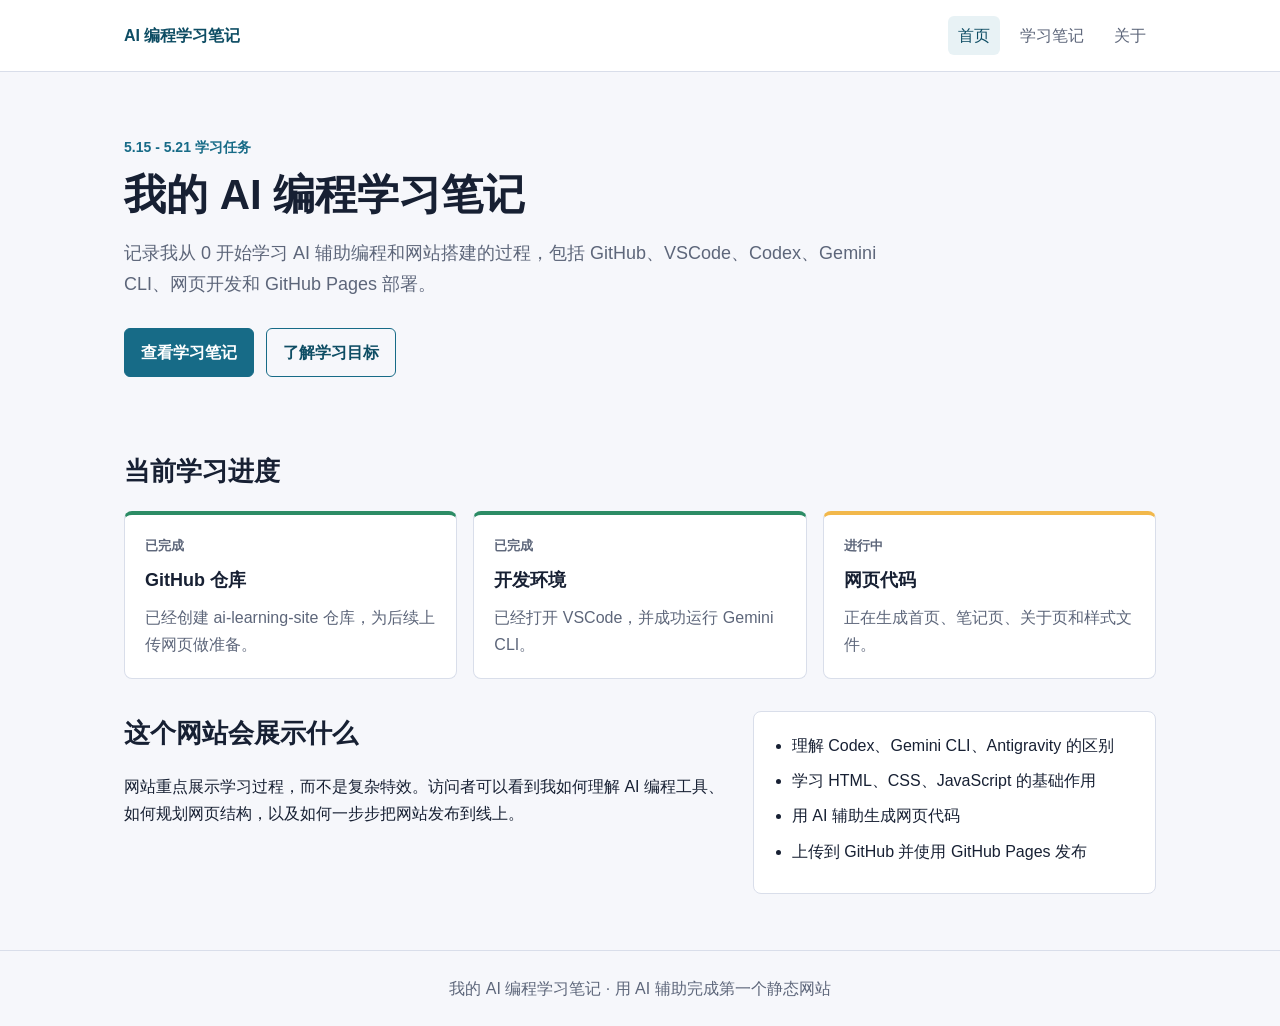
==== index.html @ 77ae1400 "Add AI learning website files Commit directly to the main branch" ====
<!DOCTYPE html>
<html lang="zh-CN">
<head>
  <meta charset="UTF-8">
  <meta name="viewport" content="width=device-width, initial-scale=1.0">
  <title>我的 AI 编程学习笔记</title>
  <link rel="stylesheet" href="style.css">
</head>
<body>
  <header class="site-header">
    <nav class="nav">
      <a class="brand" href="index.html">AI 编程学习笔记</a>
      <div class="nav-links">
        <a href="index.html" aria-current="page">首页</a>
        <a href="notes.html">学习笔记</a>
        <a href="about.html">关于</a>
      </div>
    </nav>
  </header>

  <main>
    <section class="hero">
      <p class="eyebrow">5.15 - 5.21 学习任务</p>
      <h1>我的 AI 编程学习笔记</h1>
      <p class="hero-text">
        记录我从 0 开始学习 AI 辅助编程和网站搭建的过程，包括 GitHub、VSCode、Codex、Gemini CLI、网页开发和 GitHub Pages 部署。
      </p>
      <div class="hero-actions">
        <a class="button primary" href="notes.html">查看学习笔记</a>
        <a class="button secondary" href="about.html">了解学习目标</a>
      </div>
    </section>

    <section class="section">
      <h2>当前学习进度</h2>
      <div class="progress-grid">
        <article class="progress-card done">
          <span>已完成</span>
          <h3>GitHub 仓库</h3>
          <p>已经创建 ai-learning-site 仓库，为后续上传网页做准备。</p>
        </article>
        <article class="progress-card done">
          <span>已完成</span>
          <h3>开发环境</h3>
          <p>已经打开 VSCode，并成功运行 Gemini CLI。</p>
        </article>
        <article class="progress-card active">
          <span>进行中</span>
          <h3>网页代码</h3>
          <p>正在生成首页、笔记页、关于页和样式文件。</p>
        </article>
      </div>
    </section>

    <section class="section split">
      <div>
        <h2>这个网站会展示什么</h2>
        <p>
          网站重点展示学习过程，而不是复杂特效。访问者可以看到我如何理解 AI 编程工具、如何规划网页结构，以及如何一步步把网站发布到线上。
        </p>
      </div>
      <ul class="check-list">
        <li>理解 Codex、Gemini CLI、Antigravity 的区别</li>
        <li>学习 HTML、CSS、JavaScript 的基础作用</li>
        <li>用 AI 辅助生成网页代码</li>
        <li>上传到 GitHub 并使用 GitHub Pages 发布</li>
      </ul>
    </section>
  </main>

  <footer class="site-footer">
    <p>我的 AI 编程学习笔记 · 用 AI 辅助完成第一个静态网站</p>
  </footer>

  <script src="script.js"></script>
</body>
</html>
---- style.css ----
:root {
  --bg: #f6f7fb;
  --surface: #ffffff;
  --text: #172033;
  --muted: #5d667a;
  --line: #d9deea;
  --primary: #176b87;
  --primary-dark: #0e4d64;
  --accent: #f2b84b;
  --success: #2c8c65;
  --radius: 8px;
}

* {
  box-sizing: border-box;
}

body {
  margin: 0;
  background: var(--bg);
  color: var(--text);
  font-family: "Microsoft YaHei", "PingFang SC", Arial, sans-serif;
  line-height: 1.7;
}

a {
  color: inherit;
  text-decoration: none;
}

.site-header {
  background: var(--surface);
  border-bottom: 1px solid var(--line);
  position: sticky;
  top: 0;
  z-index: 10;
}

.nav {
  max-width: 1080px;
  margin: 0 auto;
  padding: 16px 24px;
  display: flex;
  align-items: center;
  justify-content: space-between;
  gap: 20px;
}

.brand {
  color: var(--primary-dark);
  font-weight: 700;
}

.nav-links {
  display: flex;
  gap: 10px;
  flex-wrap: wrap;
}

.nav-links a {
  border-radius: 6px;
  color: var(--muted);
  padding: 6px 10px;
}

.nav-links a:hover,
.nav-links a[aria-current="page"] {
  background: #e8f2f5;
  color: var(--primary-dark);
}

main {
  max-width: 1080px;
  margin: 0 auto;
  padding: 0 24px 56px;
}

.hero,
.page-heading {
  padding: 64px 0 40px;
}

.eyebrow {
  color: var(--primary);
  font-size: 14px;
  font-weight: 700;
  margin: 0 0 10px;
  text-transform: uppercase;
}

h1,
h2,
h3,
p {
  margin-top: 0;
}

h1 {
  font-size: 42px;
  line-height: 1.2;
  margin-bottom: 18px;
}

h2 {
  font-size: 26px;
  margin-bottom: 18px;
}

h3 {
  font-size: 18px;
  margin-bottom: 8px;
}

.hero-text,
.page-heading p {
  color: var(--muted);
  font-size: 18px;
  max-width: 780px;
}

.hero-actions {
  display: flex;
  gap: 12px;
  flex-wrap: wrap;
  margin-top: 28px;
}

.button {
  border: 1px solid var(--primary);
  border-radius: 6px;
  display: inline-flex;
  font-weight: 700;
  padding: 10px 16px;
}

.button.primary {
  background: var(--primary);
  color: #ffffff;
}

.button.secondary {
  background: transparent;
  color: var(--primary-dark);
}

.section {
  margin-top: 32px;
}

.progress-grid,
.tool-grid {
  display: grid;
  gap: 16px;
  grid-template-columns: repeat(3, minmax(0, 1fr));
}

.progress-card,
.note-card,
.info-box,
.tool-grid article {
  background: var(--surface);
  border: 1px solid var(--line);
  border-radius: var(--radius);
  padding: 20px;
}

.progress-card span {
  color: var(--muted);
  display: block;
  font-size: 13px;
  font-weight: 700;
  margin-bottom: 8px;
}

.progress-card.done {
  border-top: 4px solid var(--success);
}

.progress-card.active {
  border-top: 4px solid var(--accent);
}

.progress-card p,
.note-card p,
.tool-grid p,
.info-box p {
  color: var(--muted);
  margin-bottom: 0;
}

.split {
  display: grid;
  gap: 24px;
  grid-template-columns: 1.2fr 0.8fr;
  align-items: start;
}

.check-list {
  background: var(--surface);
  border: 1px solid var(--line);
  border-radius: var(--radius);
  margin: 0;
  padding: 20px 20px 20px 38px;
}

.check-list li {
  margin-bottom: 8px;
}

.search-panel {
  background: var(--surface);
  border: 1px solid var(--line);
  border-radius: var(--radius);
  margin-bottom: 18px;
  padding: 18px;
}

.search-panel label {
  display: block;
  font-weight: 700;
  margin-bottom: 8px;
}

.search-panel input {
  border: 1px solid var(--line);
  border-radius: 6px;
  font: inherit;
  padding: 10px 12px;
  width: 100%;
}

.note-list {
  display: grid;
  gap: 16px;
}

.note-date {
  color: var(--primary);
  font-size: 14px;
  font-weight: 700;
  margin-bottom: 6px;
}

.site-footer {
  border-top: 1px solid var(--line);
  color: var(--muted);
  padding: 24px;
  text-align: center;
}

.site-footer p {
  margin: 0;
}

@media (max-width: 760px) {
  .nav,
  .split {
    display: block;
  }

  .nav-links {
    margin-top: 12px;
  }

  h1 {
    font-size: 32px;
  }

  .progress-grid,
  .tool-grid {
    grid-template-columns: 1fr;
  }

  .check-list,
  .info-box {
    margin-top: 16px;
  }
}
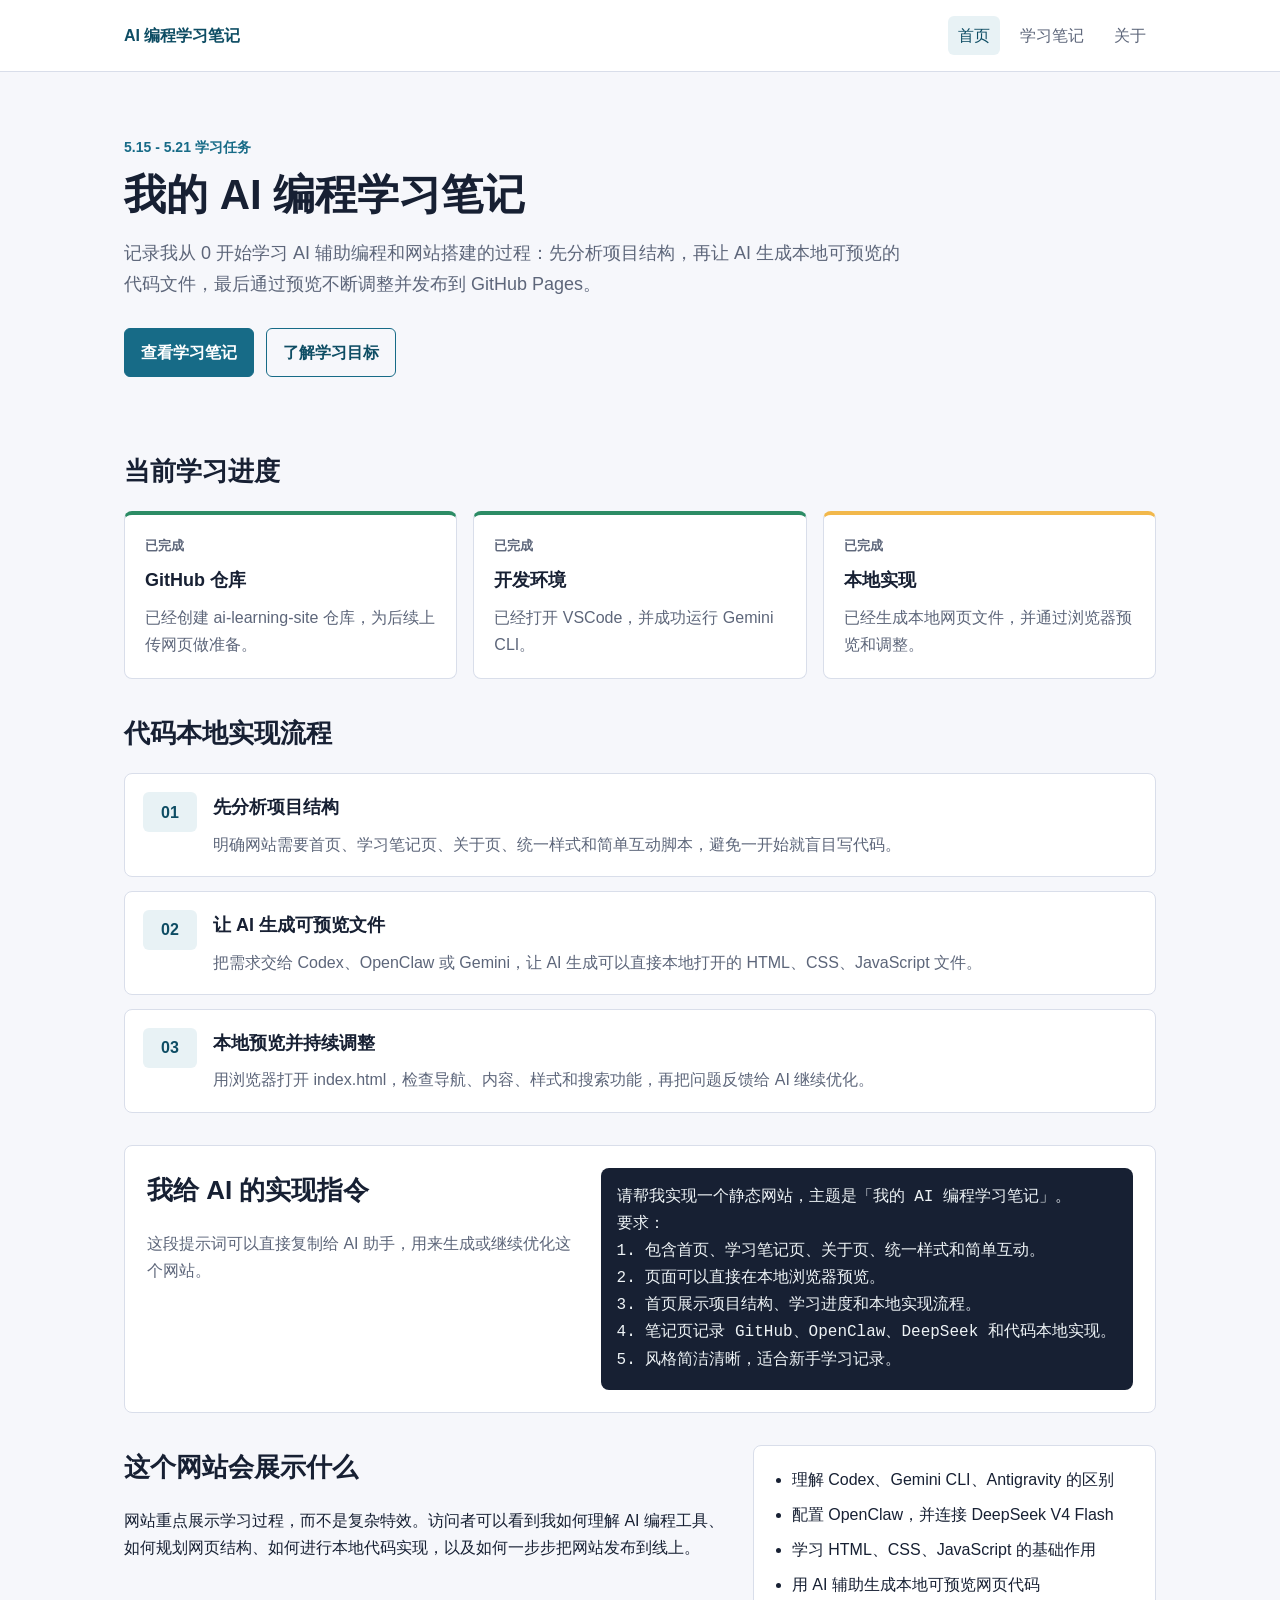
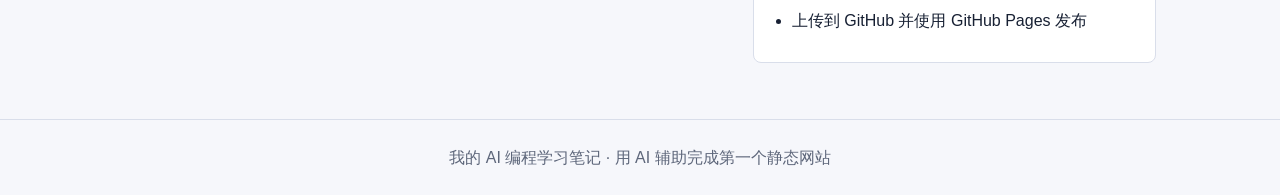
==== commit 074dc256: "Add files via upload Update AI learning site content" ====
--- a/index.html
+++ b/index.html
@@ -23,7 +23,7 @@
       <p class="eyebrow">5.15 - 5.21 学习任务</p>
       <h1>我的 AI 编程学习笔记</h1>
       <p class="hero-text">
-        记录我从 0 开始学习 AI 辅助编程和网站搭建的过程，包括 GitHub、VSCode、Codex、Gemini CLI、网页开发和 GitHub Pages 部署。
+        记录我从 0 开始学习 AI 辅助编程和网站搭建的过程：先分析项目结构，再让 AI 生成本地可预览的代码文件，最后通过预览不断调整并发布到 GitHub Pages。
       </p>
       <div class="hero-actions">
         <a class="button primary" href="notes.html">查看学习笔记</a>
@@ -45,24 +45,66 @@
           <p>已经打开 VSCode，并成功运行 Gemini CLI。</p>
         </article>
         <article class="progress-card active">
-          <span>进行中</span>
-          <h3>网页代码</h3>
-          <p>正在生成首页、笔记页、关于页和样式文件。</p>
+          <span>已完成</span>
+          <h3>本地实现</h3>
+          <p>已经生成本地网页文件，并通过浏览器预览和调整。</p>
         </article>
       </div>
+    </section>
+
+    <section class="section">
+      <h2>代码本地实现流程</h2>
+      <div class="step-list">
+        <article class="step-item">
+          <span>01</span>
+          <div>
+            <h3>先分析项目结构</h3>
+            <p>明确网站需要首页、学习笔记页、关于页、统一样式和简单互动脚本，避免一开始就盲目写代码。</p>
+          </div>
+        </article>
+        <article class="step-item">
+          <span>02</span>
+          <div>
+            <h3>让 AI 生成可预览文件</h3>
+            <p>把需求交给 Codex、OpenClaw 或 Gemini，让 AI 生成可以直接本地打开的 HTML、CSS、JavaScript 文件。</p>
+          </div>
+        </article>
+        <article class="step-item">
+          <span>03</span>
+          <div>
+            <h3>本地预览并持续调整</h3>
+            <p>用浏览器打开 index.html，检查导航、内容、样式和搜索功能，再把问题反馈给 AI 继续优化。</p>
+          </div>
+        </article>
+      </div>
+    </section>
+
+    <section class="section prompt-panel">
+      <div>
+        <h2>我给 AI 的实现指令</h2>
+        <p>这段提示词可以直接复制给 AI 助手，用来生成或继续优化这个网站。</p>
+      </div>
+      <pre><code>请帮我实现一个静态网站，主题是「我的 AI 编程学习笔记」。
+要求：
+1. 包含首页、学习笔记页、关于页、统一样式和简单互动。
+2. 页面可以直接在本地浏览器预览。
+3. 首页展示项目结构、学习进度和本地实现流程。
+4. 笔记页记录 GitHub、OpenClaw、DeepSeek 和代码本地实现。
+5. 风格简洁清晰，适合新手学习记录。</code></pre>
     </section>
 
     <section class="section split">
       <div>
         <h2>这个网站会展示什么</h2>
         <p>
-          网站重点展示学习过程，而不是复杂特效。访问者可以看到我如何理解 AI 编程工具、如何规划网页结构，以及如何一步步把网站发布到线上。
+          网站重点展示学习过程，而不是复杂特效。访问者可以看到我如何理解 AI 编程工具、如何规划网页结构、如何进行本地代码实现，以及如何一步步把网站发布到线上。
         </p>
       </div>
       <ul class="check-list">
         <li>理解 Codex、Gemini CLI、Antigravity 的区别</li>
+        <li>配置 OpenClaw，并连接 DeepSeek V4 Flash</li>
         <li>学习 HTML、CSS、JavaScript 的基础作用</li>
-        <li>用 AI 辅助生成网页代码</li>
+        <li>用 AI 辅助生成本地可预览网页代码</li>
         <li>上传到 GitHub 并使用 GitHub Pages 发布</li>
       </ul>
     </section>
--- a/style.css
+++ b/style.css
@@ -154,6 +154,10 @@
   grid-template-columns: repeat(3, minmax(0, 1fr));
 }
 
+.tool-grid {
+  grid-template-columns: repeat(3, minmax(0, 1fr));
+}
+
 .progress-card,
 .note-card,
 .info-box,
@@ -188,6 +192,67 @@
   margin-bottom: 0;
 }
 
+.step-list {
+  display: grid;
+  gap: 14px;
+}
+
+.step-item {
+  align-items: flex-start;
+  background: var(--surface);
+  border: 1px solid var(--line);
+  border-radius: var(--radius);
+  display: grid;
+  gap: 16px;
+  grid-template-columns: 54px 1fr;
+  padding: 18px;
+}
+
+.step-item span {
+  align-items: center;
+  background: #e8f2f5;
+  border-radius: 6px;
+  color: var(--primary-dark);
+  display: flex;
+  font-weight: 800;
+  height: 40px;
+  justify-content: center;
+}
+
+.step-item p {
+  color: var(--muted);
+  margin-bottom: 0;
+}
+
+.prompt-panel {
+  background: var(--surface);
+  border: 1px solid var(--line);
+  border-radius: var(--radius);
+  display: grid;
+  gap: 18px;
+  grid-template-columns: 0.9fr 1.1fr;
+  padding: 22px;
+}
+
+.prompt-panel p {
+  color: var(--muted);
+  margin-bottom: 0;
+}
+
+pre {
+  background: #172033;
+  border-radius: var(--radius);
+  color: #eef3f6;
+  margin: 0;
+  overflow-x: auto;
+  padding: 16px;
+  white-space: pre-wrap;
+}
+
+code {
+  font-family: Consolas, "Microsoft YaHei", monospace;
+}
+
 .split {
   display: grid;
   gap: 24px;
@@ -205,6 +270,10 @@
 
 .check-list li {
   margin-bottom: 8px;
+}
+
+.check-list.full {
+  padding-right: 24px;
 }
 
 .search-panel {
@@ -267,7 +336,12 @@
   }
 
   .progress-grid,
-  .tool-grid {
+  .tool-grid,
+  .prompt-panel {
+    grid-template-columns: 1fr;
+  }
+
+  .step-item {
     grid-template-columns: 1fr;
   }
 
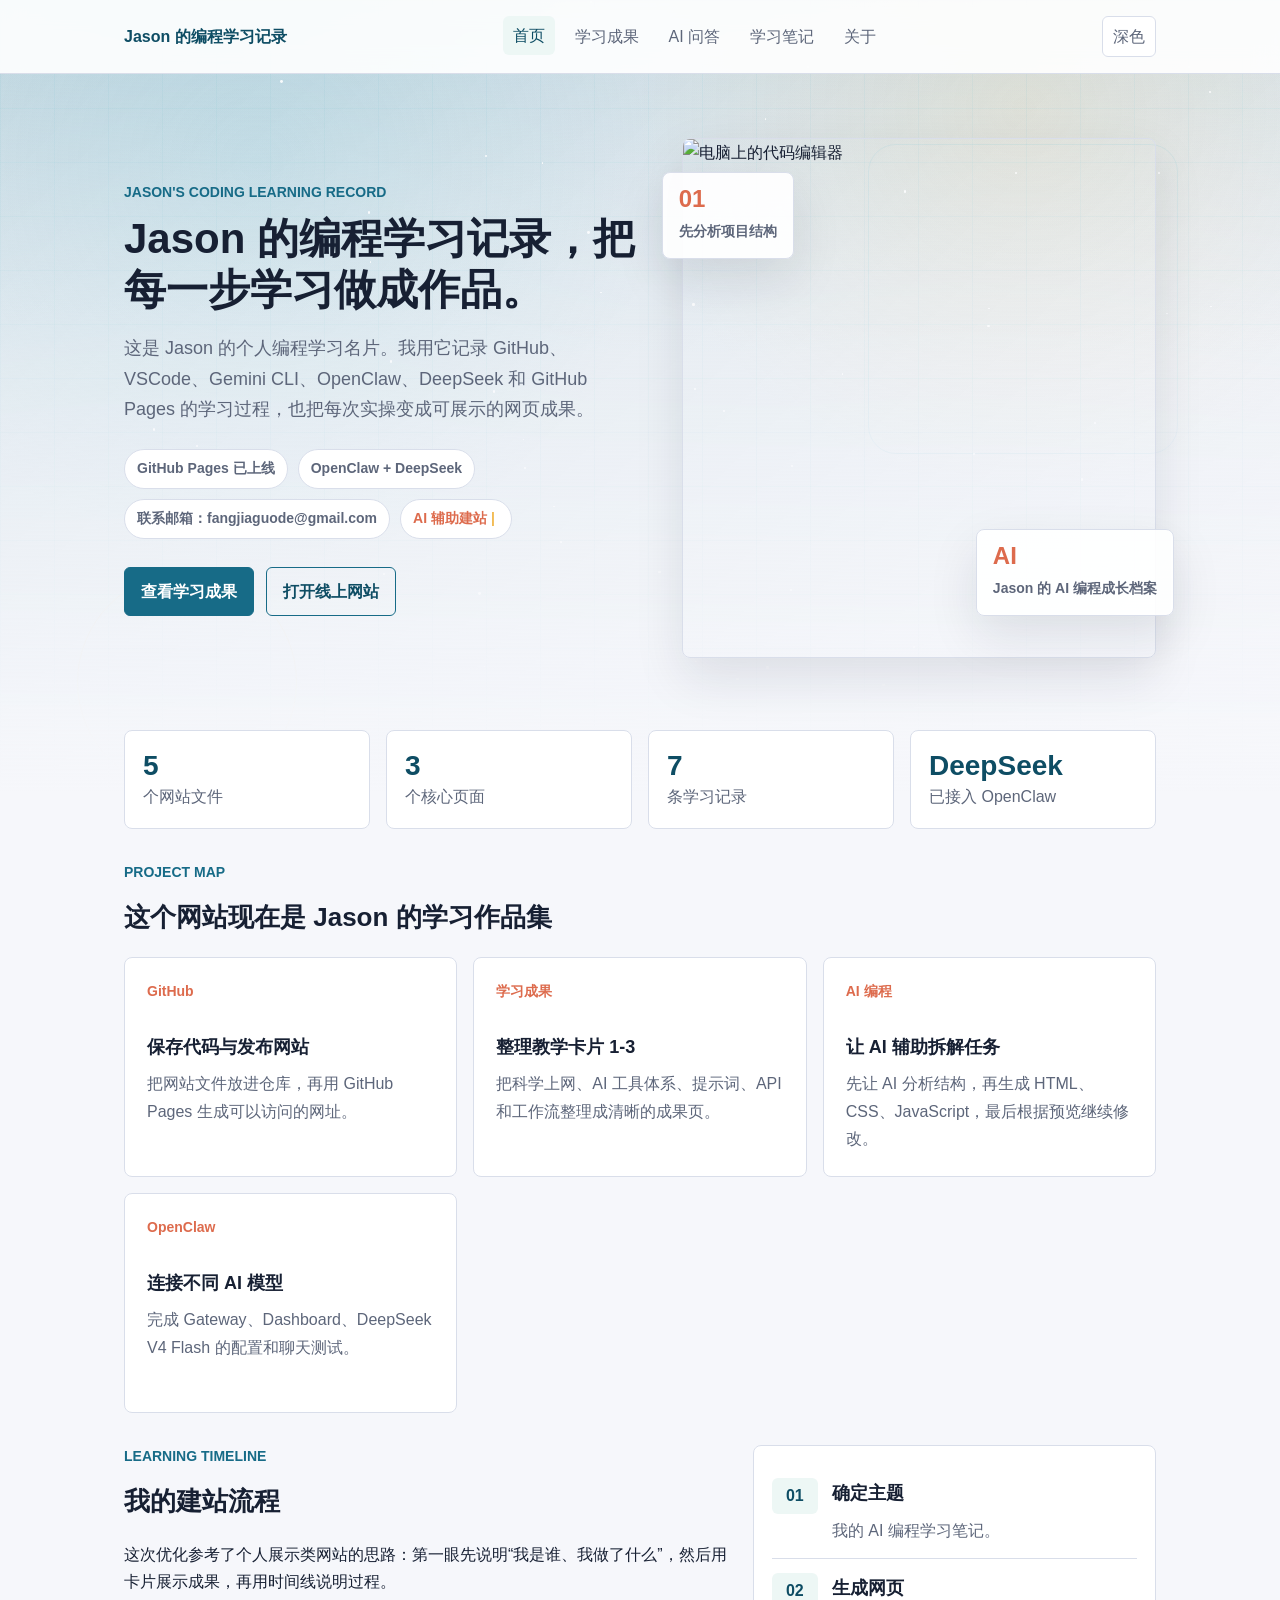
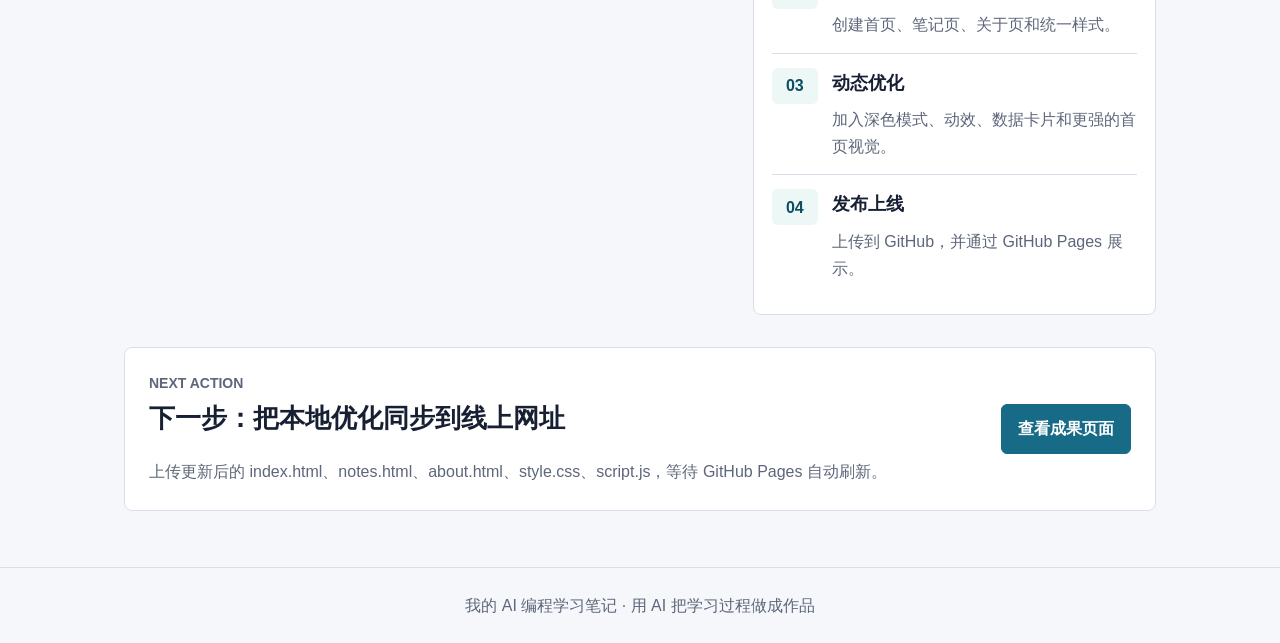
==== commit 7bc0b848: "Initial commit - AI learning site" ====
--- a/index.html
+++ b/index.html
@@ -7,111 +7,161 @@
   <link rel="stylesheet" href="style.css">
 </head>
 <body>
+  <div class="site-bg" id="siteBg" aria-hidden="true">
+    <div class="bg-grid"></div>
+    <div class="bg-scanline"></div>
+    <div class="bg-shape bg-shape-1"></div>
+    <div class="bg-shape bg-shape-2"></div>
+    <div class="bg-particles" id="bgParticles"></div>
+  </div>
+
   <header class="site-header">
     <nav class="nav">
-      <a class="brand" href="index.html">AI 编程学习笔记</a>
+      <a class="brand" href="index.html">Jason 的编程学习记录</a>
       <div class="nav-links">
         <a href="index.html" aria-current="page">首页</a>
+        <a href="achievements.html">学习成果</a>
+        <a href="qa.html">AI 问答</a>
         <a href="notes.html">学习笔记</a>
         <a href="about.html">关于</a>
       </div>
+      <button class="theme-toggle" id="themeToggle" type="button">深色</button>
     </nav>
   </header>
 
   <main>
-    <section class="hero">
-      <p class="eyebrow">5.15 - 5.21 学习任务</p>
-      <h1>我的 AI 编程学习笔记</h1>
-      <p class="hero-text">
-        记录我从 0 开始学习 AI 辅助编程和网站搭建的过程：先分析项目结构，再让 AI 生成本地可预览的代码文件，最后通过预览不断调整并发布到 GitHub Pages。
-      </p>
-      <div class="hero-actions">
-        <a class="button primary" href="notes.html">查看学习笔记</a>
-        <a class="button secondary" href="about.html">了解学习目标</a>
+    <section class="hero showcase-hero">
+      <div class="hero-copy reveal">
+        <p class="eyebrow">Jason's Coding Learning Record</p>
+        <h1>Jason 的编程学习记录，把每一步学习做成作品。</h1>
+        <p class="hero-text">
+          这是 Jason 的个人编程学习名片。我用它记录 GitHub、VSCode、Gemini CLI、OpenClaw、DeepSeek 和 GitHub Pages 的学习过程，也把每次实操变成可展示的网页成果。
+        </p>
+        <div class="pill-row">
+          <span>GitHub Pages 已上线</span>
+          <span>OpenClaw + DeepSeek</span>
+          <span>联系邮箱：fangjiaguode@gmail.com</span>
+          <span id="typewriter">动态优化中</span>
+        </div>
+        <div class="hero-actions">
+          <a class="button primary" href="achievements.html">查看学习成果</a>
+          <a class="button secondary" href="https://fangjiaguode-eng.github.io/ai-learning-site/" target="_blank" rel="noopener">打开线上网站</a>
+        </div>
+      </div>
+
+      <div class="hero-media reveal">
+        <img class="hero-image" src="https://images.unsplash.com/photo-1515879218367-8466d910aaa4?auto=format&fit=crop&w=900&q=80" alt="电脑上的代码编辑器">
+        <div class="floating-card top">
+          <strong>01</strong>
+          <span>先分析项目结构</span>
+        </div>
+        <div class="floating-card bottom">
+          <strong>AI</strong>
+          <span>Jason 的 AI 编程成长档案</span>
+        </div>
       </div>
     </section>
 
-    <section class="section">
-      <h2>当前学习进度</h2>
-      <div class="progress-grid">
-        <article class="progress-card done">
-          <span>已完成</span>
-          <h3>GitHub 仓库</h3>
-          <p>已经创建 ai-learning-site 仓库，为后续上传网页做准备。</p>
+    <section class="section metric-grid reveal">
+      <article class="metric-card">
+        <strong data-count="5">0</strong>
+        <span>个网站文件</span>
+      </article>
+      <article class="metric-card">
+        <strong data-count="3">0</strong>
+        <span>个核心页面</span>
+      </article>
+      <article class="metric-card">
+        <strong data-count="7">0</strong>
+        <span>条学习记录</span>
+      </article>
+      <article class="metric-card">
+        <strong>DeepSeek</strong>
+        <span>已接入 OpenClaw</span>
+      </article>
+    </section>
+
+    <section class="section reveal">
+      <div class="section-heading">
+        <p class="eyebrow">Project Map</p>
+        <h2>这个网站现在是 Jason 的学习作品集</h2>
+      </div>
+      <div class="feature-grid">
+        <article class="feature-card">
+          <span>GitHub</span>
+          <h3>保存代码与发布网站</h3>
+          <p>把网站文件放进仓库，再用 GitHub Pages 生成可以访问的网址。</p>
         </article>
-        <article class="progress-card done">
-          <span>已完成</span>
-          <h3>开发环境</h3>
-          <p>已经打开 VSCode，并成功运行 Gemini CLI。</p>
+        <article class="feature-card">
+          <span>学习成果</span>
+          <h3>整理教学卡片 1-3</h3>
+          <p>把科学上网、AI 工具体系、提示词、API 和工作流整理成清晰的成果页。</p>
         </article>
-        <article class="progress-card active">
-          <span>已完成</span>
-          <h3>本地实现</h3>
-          <p>已经生成本地网页文件，并通过浏览器预览和调整。</p>
+        <article class="feature-card">
+          <span>AI 编程</span>
+          <h3>让 AI 辅助拆解任务</h3>
+          <p>先让 AI 分析结构，再生成 HTML、CSS、JavaScript，最后根据预览继续修改。</p>
+        </article>
+        <article class="feature-card">
+          <span>OpenClaw</span>
+          <h3>连接不同 AI 模型</h3>
+          <p>完成 Gateway、Dashboard、DeepSeek V4 Flash 的配置和聊天测试。</p>
         </article>
       </div>
     </section>
 
-    <section class="section">
-      <h2>代码本地实现流程</h2>
-      <div class="step-list">
-        <article class="step-item">
+    <section class="section split reveal">
+      <div>
+        <p class="eyebrow">Learning Timeline</p>
+        <h2>我的建站流程</h2>
+        <p>
+          这次优化参考了个人展示类网站的思路：第一眼先说明“我是谁、我做了什么”，然后用卡片展示成果，再用时间线说明过程。
+        </p>
+      </div>
+      <div class="timeline">
+        <article class="timeline-item">
           <span>01</span>
           <div>
-            <h3>先分析项目结构</h3>
-            <p>明确网站需要首页、学习笔记页、关于页、统一样式和简单互动脚本，避免一开始就盲目写代码。</p>
+            <h3>确定主题</h3>
+            <p>我的 AI 编程学习笔记。</p>
           </div>
         </article>
-        <article class="step-item">
+        <article class="timeline-item">
           <span>02</span>
           <div>
-            <h3>让 AI 生成可预览文件</h3>
-            <p>把需求交给 Codex、OpenClaw 或 Gemini，让 AI 生成可以直接本地打开的 HTML、CSS、JavaScript 文件。</p>
+            <h3>生成网页</h3>
+            <p>创建首页、笔记页、关于页和统一样式。</p>
           </div>
         </article>
-        <article class="step-item">
+        <article class="timeline-item">
           <span>03</span>
           <div>
-            <h3>本地预览并持续调整</h3>
-            <p>用浏览器打开 index.html，检查导航、内容、样式和搜索功能，再把问题反馈给 AI 继续优化。</p>
+            <h3>动态优化</h3>
+            <p>加入深色模式、动效、数据卡片和更强的首页视觉。</p>
+          </div>
+        </article>
+        <article class="timeline-item">
+          <span>04</span>
+          <div>
+            <h3>发布上线</h3>
+            <p>上传到 GitHub，并通过 GitHub Pages 展示。</p>
           </div>
         </article>
       </div>
     </section>
 
-    <section class="section prompt-panel">
+    <section class="section link-card reveal">
       <div>
-        <h2>我给 AI 的实现指令</h2>
-        <p>这段提示词可以直接复制给 AI 助手，用来生成或继续优化这个网站。</p>
+        <p class="eyebrow">Next Action</p>
+        <h2>下一步：把本地优化同步到线上网址</h2>
+        <p>上传更新后的 index.html、notes.html、about.html、style.css、script.js，等待 GitHub Pages 自动刷新。</p>
       </div>
-      <pre><code>请帮我实现一个静态网站，主题是「我的 AI 编程学习笔记」。
-要求：
-1. 包含首页、学习笔记页、关于页、统一样式和简单互动。
-2. 页面可以直接在本地浏览器预览。
-3. 首页展示项目结构、学习进度和本地实现流程。
-4. 笔记页记录 GitHub、OpenClaw、DeepSeek 和代码本地实现。
-5. 风格简洁清晰，适合新手学习记录。</code></pre>
-    </section>
-
-    <section class="section split">
-      <div>
-        <h2>这个网站会展示什么</h2>
-        <p>
-          网站重点展示学习过程，而不是复杂特效。访问者可以看到我如何理解 AI 编程工具、如何规划网页结构、如何进行本地代码实现，以及如何一步步把网站发布到线上。
-        </p>
-      </div>
-      <ul class="check-list">
-        <li>理解 Codex、Gemini CLI、Antigravity 的区别</li>
-        <li>配置 OpenClaw，并连接 DeepSeek V4 Flash</li>
-        <li>学习 HTML、CSS、JavaScript 的基础作用</li>
-        <li>用 AI 辅助生成本地可预览网页代码</li>
-        <li>上传到 GitHub 并使用 GitHub Pages 发布</li>
-      </ul>
+      <a class="button primary" href="achievements.html">查看成果页面</a>
     </section>
   </main>
 
   <footer class="site-footer">
-    <p>我的 AI 编程学习笔记 · 用 AI 辅助完成第一个静态网站</p>
+    <p>我的 AI 编程学习笔记 · 用 AI 把学习过程做成作品</p>
   </footer>
 
   <script src="script.js"></script>
--- a/style.css
+++ b/style.css
@@ -1,14 +1,32 @@
 :root {
   --bg: #f6f7fb;
   --surface: #ffffff;
+  --surface-strong: #edf7f5;
   --text: #172033;
   --muted: #5d667a;
   --line: #d9deea;
   --primary: #176b87;
   --primary-dark: #0e4d64;
   --accent: #f2b84b;
+  --warm: #dd6b4d;
   --success: #2c8c65;
+  --shadow: 0 20px 50px rgba(23, 32, 51, 0.1);
   --radius: 8px;
+}
+
+body.theme-dark {
+  --bg: #101418;
+  --surface: #171d23;
+  --surface-strong: #1d2b2d;
+  --text: #eef4f6;
+  --muted: #aeb9c5;
+  --line: #2c3642;
+  --primary: #57b6c9;
+  --primary-dark: #b6ecf2;
+  --accent: #ffc857;
+  --warm: #ff8a66;
+  --success: #63d39a;
+  --shadow: 0 20px 60px rgba(0, 0, 0, 0.3);
 }
 
 * {
@@ -17,10 +35,143 @@
 
 body {
   margin: 0;
-  background: var(--bg);
+  background:
+    linear-gradient(180deg, rgba(23, 107, 135, 0.08), transparent 360px),
+    var(--bg);
   color: var(--text);
   font-family: "Microsoft YaHei", "PingFang SC", Arial, sans-serif;
   line-height: 1.7;
+  transition: background 0.3s ease, color 0.3s ease;
+}
+
+.site-bg {
+  background:
+    radial-gradient(circle at 20% 18%, rgba(87, 182, 201, 0.18), transparent 32%),
+    radial-gradient(circle at 80% 12%, rgba(242, 184, 75, 0.14), transparent 30%),
+    linear-gradient(135deg, rgba(23, 107, 135, 0.18), rgba(16, 20, 24, 0.02));
+  inset: 0;
+  overflow: hidden;
+  pointer-events: none;
+  position: fixed;
+  z-index: 0;
+}
+
+.site-bg::after {
+  background: linear-gradient(180deg, transparent, var(--bg) 88%);
+  content: "";
+  inset: 0;
+  position: absolute;
+}
+
+.bg-grid {
+  animation: bgGridMove 18s linear infinite;
+  background-image:
+    linear-gradient(rgba(87, 182, 201, 0.08) 1px, transparent 1px),
+    linear-gradient(90deg, rgba(87, 182, 201, 0.08) 1px, transparent 1px);
+  background-size: 54px 54px;
+  inset: 0;
+  position: absolute;
+}
+
+.bg-scanline {
+  animation: bgScan 7s linear infinite;
+  background: linear-gradient(90deg, transparent, rgba(242, 184, 75, 0.32), rgba(87, 182, 201, 0.3), transparent);
+  filter: blur(1px);
+  height: 2px;
+  left: 0;
+  position: absolute;
+  top: -2px;
+  width: 100%;
+}
+
+.bg-shape {
+  animation: bgShapeRotate 26s linear infinite;
+  border: 1px solid rgba(87, 182, 201, 0.14);
+  position: absolute;
+}
+
+.bg-shape-1 {
+  border-radius: 28px;
+  height: 310px;
+  right: 8%;
+  top: 16%;
+  width: 310px;
+}
+
+.bg-shape-2 {
+  animation-direction: reverse;
+  border-color: rgba(242, 184, 75, 0.14);
+  border-radius: 50%;
+  bottom: 12%;
+  height: 220px;
+  left: 6%;
+  width: 220px;
+}
+
+.bg-star,
+.bg-particle {
+  border-radius: 50%;
+  position: absolute;
+}
+
+.bg-star {
+  animation: bgTwinkle 3s ease-in-out infinite;
+  background: rgba(255, 255, 255, 0.9);
+}
+
+.bg-particle {
+  animation: bgParticleFloat linear infinite;
+  bottom: -12px;
+  opacity: 0;
+}
+
+@keyframes bgGridMove {
+  to {
+    transform: translateY(54px);
+  }
+}
+
+@keyframes bgScan {
+  to {
+    top: 100%;
+  }
+}
+
+@keyframes bgShapeRotate {
+  0% {
+    transform: rotate(0deg) scale(1);
+  }
+  50% {
+    transform: rotate(180deg) scale(1.06);
+  }
+  100% {
+    transform: rotate(360deg) scale(1);
+  }
+}
+
+@keyframes bgTwinkle {
+  0%,
+  100% {
+    opacity: 0.2;
+  }
+  50% {
+    opacity: 0.9;
+  }
+}
+
+@keyframes bgParticleFloat {
+  0% {
+    opacity: 0;
+    transform: translateY(0) scale(0.6);
+  }
+  12%,
+  84% {
+    opacity: 0.75;
+  }
+  100% {
+    opacity: 0;
+    transform: translateY(-100vh) scale(1);
+  }
 }
 
 a {
@@ -29,7 +180,8 @@
 }
 
 .site-header {
-  background: var(--surface);
+  backdrop-filter: blur(12px);
+  background: color-mix(in srgb, var(--surface) 90%, transparent);
   border-bottom: 1px solid var(--line);
   position: sticky;
   top: 0;
@@ -37,42 +189,55 @@
 }
 
 .nav {
+  align-items: center;
+  display: flex;
+  gap: 20px;
+  justify-content: space-between;
+  margin: 0 auto;
   max-width: 1080px;
-  margin: 0 auto;
   padding: 16px 24px;
-  display: flex;
-  align-items: center;
-  justify-content: space-between;
-  gap: 20px;
 }
 
 .brand {
   color: var(--primary-dark);
-  font-weight: 700;
+  font-weight: 800;
 }
 
 .nav-links {
   display: flex;
+  flex-wrap: wrap;
   gap: 10px;
-  flex-wrap: wrap;
-}
-
-.nav-links a {
+}
+
+.nav-links a,
+.theme-toggle {
   border-radius: 6px;
   color: var(--muted);
   padding: 6px 10px;
+  transition: background 0.2s ease, color 0.2s ease, transform 0.2s ease;
 }
 
 .nav-links a:hover,
-.nav-links a[aria-current="page"] {
-  background: #e8f2f5;
+.nav-links a[aria-current="page"],
+.theme-toggle:hover {
+  background: var(--surface-strong);
   color: var(--primary-dark);
+  transform: translateY(-1px);
+}
+
+.theme-toggle {
+  background: var(--surface);
+  border: 1px solid var(--line);
+  cursor: pointer;
+  font: inherit;
 }
 
 main {
+  margin: 0 auto;
   max-width: 1080px;
-  margin: 0 auto;
   padding: 0 24px 56px;
+  position: relative;
+  z-index: 1;
 }
 
 .hero,
@@ -80,10 +245,26 @@
   padding: 64px 0 40px;
 }
 
+.dynamic-hero {
+  align-items: center;
+  display: grid;
+  gap: 32px;
+  grid-template-columns: 1.05fr 0.95fr;
+  min-height: 520px;
+}
+
+.showcase-hero {
+  align-items: center;
+  display: grid;
+  gap: 42px;
+  grid-template-columns: minmax(0, 1fr) minmax(320px, 0.92fr);
+  min-height: 620px;
+}
+
 .eyebrow {
   color: var(--primary);
   font-size: 14px;
-  font-weight: 700;
+  font-weight: 800;
   margin: 0 0 10px;
   text-transform: uppercase;
 }
@@ -111,6 +292,19 @@
   margin-bottom: 8px;
 }
 
+#typewriter {
+  color: var(--warm);
+  display: inline-block;
+  min-width: 8em;
+}
+
+#typewriter::after {
+  animation: caretBlink 0.9s infinite;
+  color: var(--accent);
+  content: "|";
+  margin-left: 4px;
+}
+
 .hero-text,
 .page-heading p {
   color: var(--muted);
@@ -118,19 +312,65 @@
   max-width: 780px;
 }
 
+.achievement-heading {
+  border-bottom: 1px solid var(--line);
+}
+
+.profile-strip {
+  align-items: center;
+  display: flex;
+  flex-wrap: wrap;
+  gap: 10px;
+  margin-top: 24px;
+}
+
+.profile-strip span,
+.profile-strip a {
+  background: var(--surface);
+  border: 1px solid var(--line);
+  border-radius: 999px;
+  color: var(--muted);
+  font-size: 14px;
+  font-weight: 700;
+  padding: 7px 12px;
+}
+
 .hero-actions {
   display: flex;
+  flex-wrap: wrap;
   gap: 12px;
+  margin-top: 28px;
+}
+
+.pill-row {
+  display: flex;
   flex-wrap: wrap;
-  margin-top: 28px;
+  gap: 10px;
+  margin-top: 24px;
+}
+
+.pill-row span {
+  background: var(--surface);
+  border: 1px solid var(--line);
+  border-radius: 999px;
+  color: var(--muted);
+  font-size: 14px;
+  font-weight: 700;
+  padding: 7px 12px;
 }
 
 .button {
   border: 1px solid var(--primary);
   border-radius: 6px;
   display: inline-flex;
-  font-weight: 700;
+  font-weight: 800;
   padding: 10px 16px;
+  transition: box-shadow 0.2s ease, transform 0.2s ease;
+}
+
+.button:hover {
+  box-shadow: var(--shadow);
+  transform: translateY(-2px);
 }
 
 .button.primary {
@@ -143,10 +383,160 @@
   color: var(--primary-dark);
 }
 
+.hero-visual {
+  perspective: 900px;
+}
+
+.hero-media {
+  min-height: 420px;
+  position: relative;
+}
+
+.hero-image {
+  aspect-ratio: 4 / 5;
+  border: 1px solid var(--line);
+  border-radius: var(--radius);
+  box-shadow: var(--shadow);
+  display: block;
+  height: 100%;
+  max-height: 520px;
+  object-fit: cover;
+  width: 100%;
+}
+
+.floating-card {
+  background: color-mix(in srgb, var(--surface) 92%, transparent);
+  border: 1px solid var(--line);
+  border-radius: var(--radius);
+  box-shadow: var(--shadow);
+  max-width: 230px;
+  padding: 14px 16px;
+  position: absolute;
+}
+
+.floating-card strong {
+  color: var(--warm);
+  display: block;
+  font-size: 24px;
+  line-height: 1;
+  margin-bottom: 6px;
+}
+
+.floating-card span {
+  color: var(--muted);
+  font-size: 14px;
+  font-weight: 700;
+}
+
+.floating-card.top {
+  left: -20px;
+  top: 34px;
+}
+
+.floating-card.bottom {
+  bottom: 42px;
+  right: -18px;
+}
+
+.console-card {
+  background: #111820;
+  border: 1px solid #304352;
+  border-radius: var(--radius);
+  box-shadow: var(--shadow);
+  color: #d9f2f0;
+  overflow: hidden;
+  padding: 18px;
+  position: relative;
+  transform: rotateX(4deg) rotateY(-6deg);
+}
+
+.console-card::before {
+  animation: scanMove 4s linear infinite;
+  background: linear-gradient(90deg, transparent, rgba(87, 182, 201, 0.22), transparent);
+  content: "";
+  height: 100%;
+  left: -60%;
+  position: absolute;
+  top: 0;
+  width: 50%;
+}
+
+.console-top {
+  display: flex;
+  gap: 8px;
+  margin-bottom: 18px;
+}
+
+.console-top span {
+  border-radius: 50%;
+  display: block;
+  height: 10px;
+  width: 10px;
+}
+
+.console-top span:nth-child(1) {
+  background: var(--warm);
+}
+
+.console-top span:nth-child(2) {
+  background: var(--accent);
+}
+
+.console-top span:nth-child(3) {
+  background: var(--success);
+}
+
+.console-line {
+  border-left: 3px solid #304352;
+  color: #b9c9d4;
+  margin: 0 0 12px;
+  padding-left: 12px;
+}
+
+.console-line.active {
+  animation: pulseText 1.5s ease-in-out infinite;
+  color: #ffffff;
+}
+
+.console-line.success {
+  border-color: var(--success);
+  color: #9df0bf;
+  margin-bottom: 0;
+}
+
 .section {
   margin-top: 32px;
 }
 
+.section-heading {
+  margin-bottom: 18px;
+  max-width: 760px;
+}
+
+.metric-grid {
+  display: grid;
+  gap: 16px;
+  grid-template-columns: repeat(4, minmax(0, 1fr));
+}
+
+.metric-card {
+  background: var(--surface);
+  border: 1px solid var(--line);
+  border-radius: var(--radius);
+  padding: 18px;
+}
+
+.metric-card strong {
+  color: var(--primary-dark);
+  display: block;
+  font-size: 28px;
+  line-height: 1.2;
+}
+
+.metric-card span {
+  color: var(--muted);
+}
+
 .progress-grid,
 .tool-grid {
   display: grid;
@@ -154,8 +544,195 @@
   grid-template-columns: repeat(3, minmax(0, 1fr));
 }
 
-.tool-grid {
+.feature-grid {
+  display: grid;
+  gap: 16px;
   grid-template-columns: repeat(3, minmax(0, 1fr));
+}
+
+.feature-card {
+  background: var(--surface);
+  border: 1px solid var(--line);
+  border-radius: var(--radius);
+  min-height: 220px;
+  padding: 22px;
+  transition: border-color 0.2s ease, box-shadow 0.2s ease, transform 0.2s ease;
+}
+
+.feature-card:hover {
+  border-color: var(--primary);
+  box-shadow: var(--shadow);
+  transform: translateY(-4px);
+}
+
+.feature-card span {
+  color: var(--warm);
+  display: block;
+  font-size: 14px;
+  font-weight: 800;
+  margin-bottom: 28px;
+}
+
+.feature-card p {
+  color: var(--muted);
+  margin-bottom: 0;
+}
+
+.outcome-grid {
+  display: grid;
+  gap: 18px;
+  grid-template-columns: repeat(3, minmax(0, 1fr));
+}
+
+.outcome-card {
+  background: var(--surface);
+  border: 1px solid var(--line);
+  border-radius: var(--radius);
+  min-height: 430px;
+  padding: 22px;
+  position: relative;
+  transition: box-shadow 0.2s ease, transform 0.2s ease;
+}
+
+.outcome-card:hover {
+  box-shadow: var(--shadow);
+  transform: translateY(-4px);
+}
+
+.outcome-card .card-number {
+  color: color-mix(in srgb, var(--primary) 28%, transparent);
+  font-size: 54px;
+  font-weight: 900;
+  line-height: 1;
+  position: absolute;
+  right: 18px;
+  top: 16px;
+}
+
+.outcome-card p {
+  color: var(--muted);
+}
+
+.outcome-card ul {
+  margin: 18px 0 0;
+  padding-left: 20px;
+}
+
+.outcome-card li {
+  margin-bottom: 8px;
+}
+
+.learning-ladder {
+  display: grid;
+  gap: 12px;
+}
+
+.learning-ladder article {
+  background: var(--surface);
+  border: 1px solid var(--line);
+  border-radius: var(--radius);
+  padding: 18px;
+}
+
+.learning-ladder strong {
+  color: var(--primary-dark);
+  display: block;
+  font-size: 18px;
+  margin-bottom: 6px;
+}
+
+.learning-ladder span {
+  color: var(--muted);
+}
+
+.result-panel {
+  align-items: center;
+  background: var(--surface);
+  border: 1px solid var(--line);
+  border-radius: var(--radius);
+  display: flex;
+  gap: 20px;
+  justify-content: space-between;
+  padding: 24px;
+}
+
+.result-panel p {
+  color: var(--muted);
+  margin-bottom: 0;
+}
+
+.qa-layout {
+  align-items: stretch;
+  display: grid;
+  gap: 18px;
+  grid-template-columns: minmax(0, 0.92fr) minmax(0, 1.08fr);
+}
+
+.qa-panel,
+.qa-answer {
+  background: var(--surface);
+  border: 1px solid var(--line);
+  border-radius: var(--radius);
+  padding: 22px;
+}
+
+.qa-panel label {
+  display: block;
+  font-weight: 800;
+  margin-bottom: 10px;
+}
+
+.qa-panel textarea {
+  background: var(--bg);
+  border: 1px solid var(--line);
+  border-radius: var(--radius);
+  color: var(--text);
+  font: inherit;
+  min-height: 180px;
+  padding: 12px;
+  resize: vertical;
+  width: 100%;
+}
+
+.qa-actions {
+  display: flex;
+  flex-wrap: wrap;
+  gap: 10px;
+  margin-top: 14px;
+}
+
+.qa-answer {
+  min-height: 280px;
+}
+
+.qa-answer p {
+  color: var(--muted);
+}
+
+.question-grid {
+  display: grid;
+  gap: 12px;
+  grid-template-columns: repeat(4, minmax(0, 1fr));
+}
+
+.question-grid button {
+  background: var(--surface);
+  border: 1px solid var(--line);
+  border-radius: var(--radius);
+  color: var(--text);
+  cursor: pointer;
+  font: inherit;
+  font-weight: 700;
+  min-height: 72px;
+  padding: 12px;
+  text-align: left;
+  transition: border-color 0.2s ease, box-shadow 0.2s ease, transform 0.2s ease;
+}
+
+.question-grid button:hover {
+  border-color: var(--primary);
+  box-shadow: var(--shadow);
+  transform: translateY(-3px);
 }
 
 .progress-card,
@@ -166,13 +743,21 @@
   border: 1px solid var(--line);
   border-radius: var(--radius);
   padding: 20px;
+  transition: box-shadow 0.2s ease, transform 0.2s ease;
+}
+
+.progress-card:hover,
+.note-card:hover,
+.tool-grid article:hover {
+  box-shadow: var(--shadow);
+  transform: translateY(-3px);
 }
 
 .progress-card span {
   color: var(--muted);
   display: block;
   font-size: 13px;
-  font-weight: 700;
+  font-weight: 800;
   margin-bottom: 8px;
 }
 
@@ -206,11 +791,17 @@
   gap: 16px;
   grid-template-columns: 54px 1fr;
   padding: 18px;
+  transition: border-color 0.2s ease, transform 0.2s ease;
+}
+
+.step-item:hover {
+  border-color: var(--primary);
+  transform: translateX(4px);
 }
 
 .step-item span {
   align-items: center;
-  background: #e8f2f5;
+  background: var(--surface-strong);
   border-radius: 6px;
   color: var(--primary-dark);
   display: flex;
@@ -254,10 +845,60 @@
 }
 
 .split {
+  align-items: start;
   display: grid;
   gap: 24px;
   grid-template-columns: 1.2fr 0.8fr;
-  align-items: start;
+}
+
+.timeline {
+  background: var(--surface);
+  border: 1px solid var(--line);
+  border-radius: var(--radius);
+  padding: 18px;
+}
+
+.timeline-item {
+  display: grid;
+  gap: 14px;
+  grid-template-columns: 46px 1fr;
+  padding: 14px 0;
+}
+
+.timeline-item + .timeline-item {
+  border-top: 1px solid var(--line);
+}
+
+.timeline-item span {
+  align-items: center;
+  background: var(--surface-strong);
+  border-radius: 6px;
+  color: var(--primary-dark);
+  display: flex;
+  font-weight: 800;
+  height: 36px;
+  justify-content: center;
+}
+
+.timeline-item p {
+  color: var(--muted);
+  margin-bottom: 0;
+}
+
+.link-card {
+  align-items: center;
+  background: var(--surface);
+  border: 1px solid var(--line);
+  border-radius: var(--radius);
+  display: flex;
+  gap: 20px;
+  justify-content: space-between;
+  padding: 24px;
+}
+
+.link-card p {
+  color: var(--muted);
+  margin-bottom: 0;
 }
 
 .check-list {
@@ -286,18 +927,33 @@
 
 .search-panel label {
   display: block;
-  font-weight: 700;
+  font-weight: 800;
   margin-bottom: 8px;
 }
 
 .search-panel input {
+  background: var(--bg);
   border: 1px solid var(--line);
   border-radius: 6px;
+  color: var(--text);
   font: inherit;
   padding: 10px 12px;
   width: 100%;
 }
 
+.search-count,
+.empty-state {
+  color: var(--muted);
+  margin: 10px 0 0;
+}
+
+.empty-state {
+  background: var(--surface);
+  border: 1px dashed var(--line);
+  border-radius: var(--radius);
+  padding: 18px;
+}
+
 .note-list {
   display: grid;
   gap: 16px;
@@ -306,7 +962,7 @@
 .note-date {
   color: var(--primary);
   font-size: 14px;
-  font-weight: 700;
+  font-weight: 800;
   margin-bottom: 6px;
 }
 
@@ -314,30 +970,101 @@
   border-top: 1px solid var(--line);
   color: var(--muted);
   padding: 24px;
+  position: relative;
   text-align: center;
+  z-index: 1;
 }
 
 .site-footer p {
   margin: 0;
 }
 
-@media (max-width: 760px) {
-  .nav,
-  .split {
-    display: block;
+.reveal {
+  opacity: 0;
+  transform: translateY(18px);
+  transition: opacity 0.6s ease, transform 0.6s ease;
+}
+
+.reveal.visible {
+  opacity: 1;
+  transform: translateY(0);
+}
+
+@keyframes caretBlink {
+  50% {
+    opacity: 0;
+  }
+}
+
+@keyframes scanMove {
+  to {
+    left: 120%;
+  }
+}
+
+@keyframes pulseText {
+  50% {
+    color: var(--accent);
+  }
+}
+
+@media (max-width: 860px) {
+  .dynamic-hero,
+  .showcase-hero,
+  .split,
+  .prompt-panel,
+  .qa-layout {
+    grid-template-columns: 1fr;
+  }
+
+  .metric-grid,
+  .progress-grid,
+  .tool-grid,
+  .feature-grid,
+  .outcome-grid,
+  .question-grid {
+    grid-template-columns: repeat(2, minmax(0, 1fr));
+  }
+
+  .showcase-hero {
+    min-height: auto;
+  }
+
+  .floating-card.top {
+    left: 12px;
+  }
+
+  .floating-card.bottom {
+    right: 12px;
+  }
+}
+
+@media (max-width: 620px) {
+  .nav {
+    align-items: flex-start;
+    display: grid;
   }
 
   .nav-links {
-    margin-top: 12px;
+    margin-top: 4px;
   }
 
   h1 {
     font-size: 32px;
   }
 
+  .metric-grid,
   .progress-grid,
   .tool-grid,
-  .prompt-panel {
+  .feature-grid {
+    grid-template-columns: 1fr;
+  }
+
+  .outcome-grid {
+    grid-template-columns: 1fr;
+  }
+
+  .question-grid {
     grid-template-columns: 1fr;
   }
 
@@ -349,4 +1076,28 @@
   .info-box {
     margin-top: 16px;
   }
-}
+
+  .console-card {
+    transform: none;
+  }
+
+  .hero-media {
+    min-height: auto;
+  }
+
+  .floating-card {
+    margin-top: 10px;
+    max-width: none;
+    position: static;
+  }
+
+  .link-card {
+    align-items: flex-start;
+    display: grid;
+  }
+
+  .result-panel {
+    align-items: flex-start;
+    display: grid;
+  }
+}
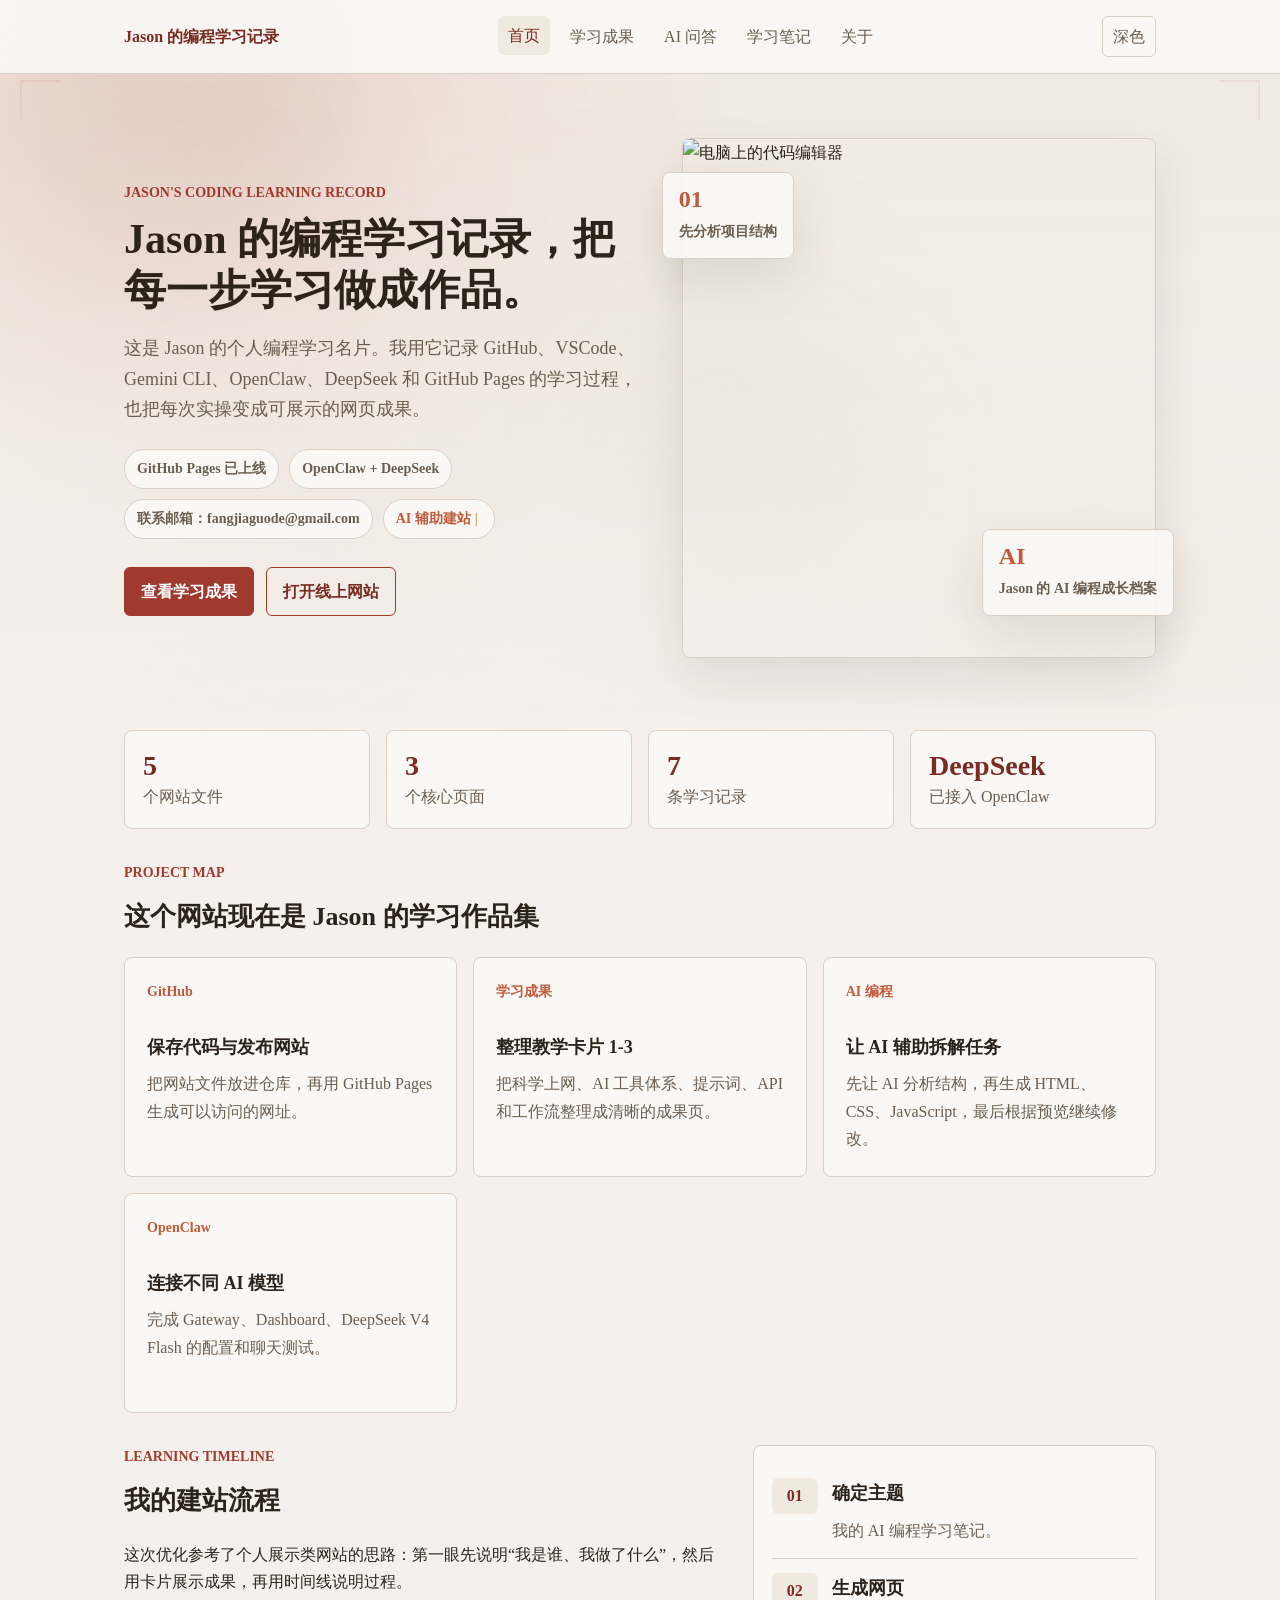
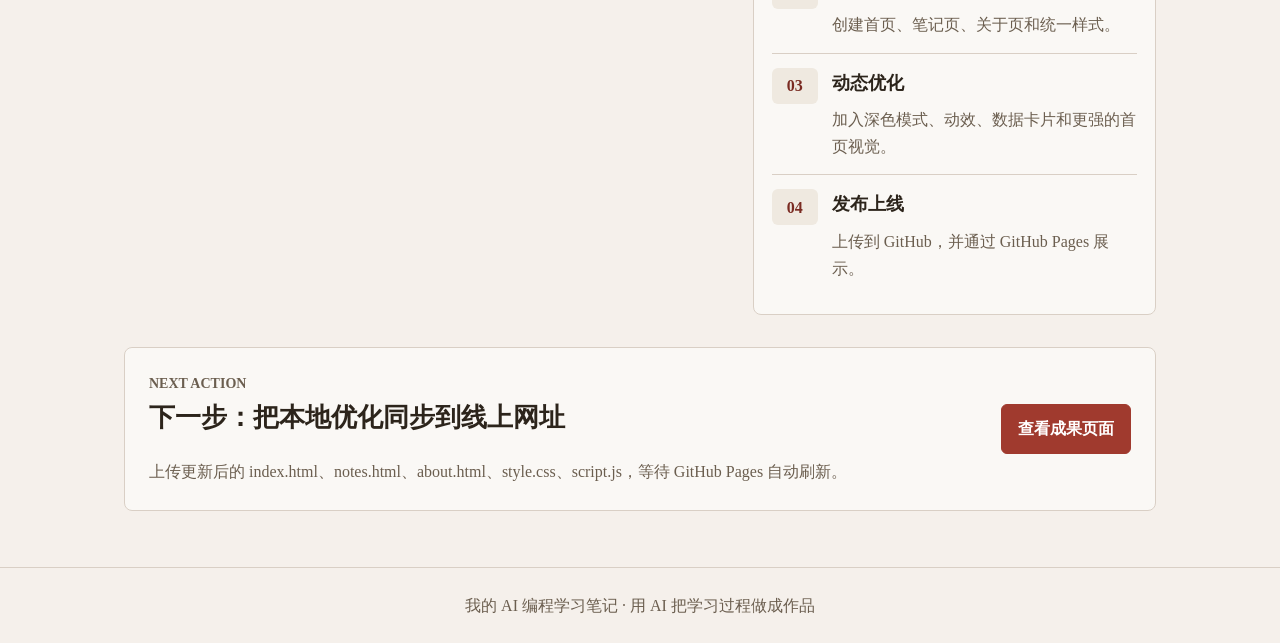
==== commit 0eace4b4: "中国风动态背景大换血 - 水墨+祥云+远山+朱砂红" ====
--- a/index.html
+++ b/index.html
@@ -8,10 +8,33 @@
 </head>
 <body>
   <div class="site-bg" id="siteBg" aria-hidden="true">
-    <div class="bg-grid"></div>
-    <div class="bg-scanline"></div>
-    <div class="bg-shape bg-shape-1"></div>
-    <div class="bg-shape bg-shape-2"></div>
+    <!-- 水墨晕染光晕 -->
+    <div class="cn-ink cn-ink-1"></div>
+    <div class="cn-ink cn-ink-2"></div>
+    <div class="cn-ink cn-ink-3"></div>
+    <div class="cn-ink cn-ink-4"></div>
+
+    <!-- 祥云 -->
+    <div class="cn-cloud cn-cloud-1">☁</div>
+    <div class="cn-cloud cn-cloud-2">☁</div>
+    <div class="cn-cloud cn-cloud-3">☁</div>
+
+    <!-- 远山剪影 -->
+    <svg class="cn-mountains" viewBox="0 0 1440 200" preserveAspectRatio="none">
+      <path d="M0,160 L120,80 L240,130 L360,40 L480,100 L600,20 L720,90 L840,30 L960,110 L1080,50 L1200,100 L1320,60 L1440,120 L1440,200 L0,200 Z" fill="rgba(180,60,60,0.04)"/>
+      <path d="M0,180 L100,110 L220,150 L340,70 L460,130 L580,50 L700,100 L820,60 L940,120 L1060,80 L1180,140 L1300,90 L1440,130 L1440,200 L0,200 Z" fill="rgba(180,60,60,0.025)"/>
+    </svg>
+
+    <!-- 印章装饰 -->
+    <div class="cn-seal">学</div>
+
+    <!-- 回纹边框装饰（四角） -->
+    <div class="cn-corner cn-corner-tl"></div>
+    <div class="cn-corner cn-corner-tr"></div>
+    <div class="cn-corner cn-corner-bl"></div>
+    <div class="cn-corner cn-corner-br"></div>
+
+    <!-- 浮动粒子（墨点+金色） -->
     <div class="bg-particles" id="bgParticles"></div>
   </div>
 
--- a/style.css
+++ b/style.css
@@ -1,32 +1,32 @@
 :root {
-  --bg: #f6f7fb;
-  --surface: #ffffff;
-  --surface-strong: #edf7f5;
-  --text: #172033;
-  --muted: #5d667a;
-  --line: #d9deea;
-  --primary: #176b87;
-  --primary-dark: #0e4d64;
-  --accent: #f2b84b;
-  --warm: #dd6b4d;
-  --success: #2c8c65;
-  --shadow: 0 20px 50px rgba(23, 32, 51, 0.1);
+  --bg: #f5f0eb;
+  --surface: #faf8f5;
+  --surface-strong: #efe9e0;
+  --text: #2c241b;
+  --muted: #6b5e4f;
+  --line: #d9cfc5;
+  --primary: #a03a2e;
+  --primary-dark: #7a2b22;
+  --accent: #c69c4b;
+  --warm: #c05a3a;
+  --success: #5c8a6a;
+  --shadow: 0 20px 50px rgba(44, 36, 27, 0.1);
   --radius: 8px;
 }
 
 body.theme-dark {
-  --bg: #101418;
-  --surface: #171d23;
-  --surface-strong: #1d2b2d;
-  --text: #eef4f6;
-  --muted: #aeb9c5;
-  --line: #2c3642;
-  --primary: #57b6c9;
-  --primary-dark: #b6ecf2;
-  --accent: #ffc857;
-  --warm: #ff8a66;
-  --success: #63d39a;
-  --shadow: 0 20px 60px rgba(0, 0, 0, 0.3);
+  --bg: #1a1815;
+  --surface: #25221e;
+  --surface-strong: #2f2a24;
+  --text: #ece7e0;
+  --muted: #a09586;
+  --line: #3a342e;
+  --primary: #c05a3a;
+  --primary-dark: #e8a080;
+  --accent: #c69c4b;
+  --warm: #d4744a;
+  --success: #6b9e7a;
+  --shadow: 0 20px 60px rgba(0, 0, 0, 0.4);
 }
 
 * {
@@ -36,19 +36,26 @@
 body {
   margin: 0;
   background:
-    linear-gradient(180deg, rgba(23, 107, 135, 0.08), transparent 360px),
+    linear-gradient(180deg, rgba(160, 58, 46, 0.04), transparent 360px),
     var(--bg);
   color: var(--text);
-  font-family: "Microsoft YaHei", "PingFang SC", Arial, sans-serif;
+  font-family: "Microsoft YaHei", "PingFang SC", "KaiTi", serif, Arial, sans-serif;
   line-height: 1.7;
   transition: background 0.3s ease, color 0.3s ease;
 }
 
+body.theme-dark {
+  background:
+    linear-gradient(180deg, rgba(192, 90, 58, 0.06), transparent 360px),
+    var(--bg);
+}
+
 .site-bg {
   background:
-    radial-gradient(circle at 20% 18%, rgba(87, 182, 201, 0.18), transparent 32%),
-    radial-gradient(circle at 80% 12%, rgba(242, 184, 75, 0.14), transparent 30%),
-    linear-gradient(135deg, rgba(23, 107, 135, 0.18), rgba(16, 20, 24, 0.02));
+    radial-gradient(circle at 20% 15%, rgba(180, 60, 60, 0.10), transparent 38%),
+    radial-gradient(circle at 80% 85%, rgba(200, 160, 60, 0.08), transparent 35%),
+    radial-gradient(circle at 50% 50%, rgba(140, 120, 80, 0.04), transparent 50%),
+    linear-gradient(180deg, rgba(240, 235, 225, 0.6), rgba(220, 210, 195, 0.3));
   inset: 0;
   overflow: hidden;
   pointer-events: none;
@@ -56,6 +63,14 @@
   z-index: 0;
 }
 
+body.theme-dark .site-bg {
+  background:
+    radial-gradient(circle at 20% 15%, rgba(180, 60, 60, 0.12), transparent 38%),
+    radial-gradient(circle at 80% 85%, rgba(200, 160, 60, 0.07), transparent 35%),
+    radial-gradient(circle at 50% 50%, rgba(80, 70, 60, 0.08), transparent 50%),
+    linear-gradient(180deg, rgba(20, 18, 16, 0.9), rgba(16, 14, 12, 1));
+}
+
 .site-bg::after {
   background: linear-gradient(180deg, transparent, var(--bg) 88%);
   content: "";
@@ -63,114 +78,214 @@
   position: absolute;
 }
 
-.bg-grid {
-  animation: bgGridMove 18s linear infinite;
-  background-image:
-    linear-gradient(rgba(87, 182, 201, 0.08) 1px, transparent 1px),
-    linear-gradient(90deg, rgba(87, 182, 201, 0.08) 1px, transparent 1px);
-  background-size: 54px 54px;
-  inset: 0;
+/* ===== 中国风水墨晕染 ===== */
+.cn-ink {
+  border-radius: 50%;
+  filter: blur(80px);
+  opacity: 0.35;
   position: absolute;
-}
-
-.bg-scanline {
-  animation: bgScan 7s linear infinite;
-  background: linear-gradient(90deg, transparent, rgba(242, 184, 75, 0.32), rgba(87, 182, 201, 0.3), transparent);
-  filter: blur(1px);
-  height: 2px;
+  animation: cnInkFloat 12s ease-in-out infinite alternate;
+}
+
+.cn-ink-1 {
+  background: radial-gradient(circle, rgba(160, 80, 60, 0.5), transparent);
+  height: 500px;
+  left: -8%;
+  top: -10%;
+  width: 500px;
+  animation-delay: 0s;
+}
+
+.cn-ink-2 {
+  background: radial-gradient(circle, rgba(200, 170, 100, 0.35), transparent);
+  bottom: -10%;
+  height: 420px;
+  right: -8%;
+  width: 420px;
+  animation-delay: 3s;
+}
+
+.cn-ink-3 {
+  background: radial-gradient(circle, rgba(120, 100, 80, 0.25), transparent);
+  height: 350px;
+  left: 45%;
+  top: 35%;
+  width: 350px;
+  animation-delay: 6s;
+}
+
+.cn-ink-4 {
+  background: radial-gradient(circle, rgba(180, 60, 60, 0.2), transparent);
+  bottom: 20%;
+  height: 300px;
+  left: 12%;
+  width: 300px;
+  animation-delay: 9s;
+}
+
+@keyframes cnInkFloat {
+  0% { transform: translate(0, 0) scale(1); opacity: 0.3; }
+  50% { transform: translate(30px, -20px) scale(1.08); opacity: 0.4; }
+  100% { transform: translate(-20px, 15px) scale(0.92); opacity: 0.3; }
+}
+
+/* ===== 祥云 ===== */
+.cn-cloud {
+  color: rgba(180, 60, 60, 0.08);
+  font-size: 80px;
+  position: absolute;
+  animation: cnCloudDrift 20s linear infinite;
+  pointer-events: none;
+  user-select: none;
+}
+
+body.theme-dark .cn-cloud {
+  color: rgba(200, 160, 100, 0.06);
+}
+
+.cn-cloud-1 {
+  left: -100px;
+  top: 12%;
+  animation-duration: 22s;
+  font-size: 70px;
+}
+
+.cn-cloud-2 {
+  left: -100px;
+  top: 45%;
+  animation-duration: 28s;
+  animation-delay: 7s;
+  font-size: 60px;
+}
+
+.cn-cloud-3 {
+  left: -100px;
+  top: 70%;
+  animation-duration: 25s;
+  animation-delay: 14s;
+  font-size: 50px;
+}
+
+@keyframes cnCloudDrift {
+  0% { transform: translateX(0) scale(1); opacity: 0; }
+  10% { opacity: 1; }
+  90% { opacity: 1; }
+  100% { transform: translateX(calc(100vw + 200px)) scale(1); opacity: 0; }
+}
+
+/* ===== 远山剪影 ===== */
+.cn-mountains {
+  bottom: 0;
+  height: 220px;
   left: 0;
   position: absolute;
-  top: -2px;
   width: 100%;
-}
-
-.bg-shape {
-  animation: bgShapeRotate 26s linear infinite;
-  border: 1px solid rgba(87, 182, 201, 0.14);
+  animation: cnMountainPulse 8s ease-in-out infinite alternate;
+}
+
+@keyframes cnMountainPulse {
+  0% { opacity: 0.6; }
+  100% { opacity: 1; }
+}
+
+body.theme-dark .cn-mountains path:first-child {
+  fill: rgba(120, 40, 40, 0.06);
+}
+
+body.theme-dark .cn-mountains path:last-child {
+  fill: rgba(120, 40, 40, 0.035);
+}
+
+/* ===== 印章 ===== */
+.cn-seal {
+  border: 2px solid rgba(180, 60, 60, 0.12);
+  border-radius: 4px;
+  bottom: 60px;
+  color: rgba(180, 60, 60, 0.12);
+  font-family: "KaiTi", "STKaiti", "SimSun", serif;
+  font-size: 26px;
+  padding: 6px 10px;
   position: absolute;
-}
-
-.bg-shape-1 {
-  border-radius: 28px;
-  height: 310px;
-  right: 8%;
-  top: 16%;
-  width: 310px;
-}
-
-.bg-shape-2 {
-  animation-direction: reverse;
-  border-color: rgba(242, 184, 75, 0.14);
-  border-radius: 50%;
-  bottom: 12%;
-  height: 220px;
-  left: 6%;
-  width: 220px;
-}
-
-.bg-star,
+  right: 30px;
+  transform: rotate(-8deg);
+  transition: opacity 1s ease;
+  animation: cnSealFade 4s ease-in-out infinite alternate;
+  writing-mode: vertical-rl;
+}
+
+body.theme-dark .cn-seal {
+  border-color: rgba(200, 160, 100, 0.15);
+  color: rgba(200, 160, 100, 0.15);
+}
+
+@keyframes cnSealFade {
+  0% { opacity: 0.5; }
+  100% { opacity: 1; }
+}
+
+/* ===== 回纹四角装饰 ===== */
+.cn-corner {
+  position: absolute;
+  width: 40px;
+  height: 40px;
+  border-color: rgba(180, 60, 60, 0.1);
+  border-style: solid;
+  border-width: 0;
+}
+
+body.theme-dark .cn-corner {
+  border-color: rgba(200, 160, 100, 0.08);
+}
+
+.cn-corner-tl {
+  border-top-width: 2px;
+  border-left-width: 2px;
+  left: 20px;
+  top: 80px;
+}
+
+.cn-corner-tr {
+  border-top-width: 2px;
+  border-right-width: 2px;
+  right: 20px;
+  top: 80px;
+}
+
+.cn-corner-bl {
+  border-bottom-width: 2px;
+  border-left-width: 2px;
+  bottom: 20px;
+  left: 20px;
+}
+
+.cn-corner-br {
+  border-bottom-width: 2px;
+  border-right-width: 2px;
+  bottom: 20px;
+  right: 20px;
+}
+
+/* ===== 粒子（墨点+金色） ===== */
 .bg-particle {
   border-radius: 50%;
   position: absolute;
-}
-
-.bg-star {
-  animation: bgTwinkle 3s ease-in-out infinite;
-  background: rgba(255, 255, 255, 0.9);
-}
-
-.bg-particle {
-  animation: bgParticleFloat linear infinite;
+  animation: cnParticleFloat linear infinite;
   bottom: -12px;
   opacity: 0;
 }
 
-@keyframes bgGridMove {
-  to {
-    transform: translateY(54px);
-  }
-}
-
-@keyframes bgScan {
-  to {
-    top: 100%;
-  }
-}
-
-@keyframes bgShapeRotate {
-  0% {
-    transform: rotate(0deg) scale(1);
-  }
-  50% {
-    transform: rotate(180deg) scale(1.06);
-  }
-  100% {
-    transform: rotate(360deg) scale(1);
-  }
-}
-
-@keyframes bgTwinkle {
-  0%,
-  100% {
-    opacity: 0.2;
-  }
-  50% {
-    opacity: 0.9;
-  }
-}
-
-@keyframes bgParticleFloat {
+@keyframes cnParticleFloat {
   0% {
     opacity: 0;
-    transform: translateY(0) scale(0.6);
-  }
-  12%,
-  84% {
-    opacity: 0.75;
+    transform: translateY(0) scale(0.4) rotate(0deg);
+  }
+  15%,
+  85% {
+    opacity: 0.6;
   }
   100% {
     opacity: 0;
-    transform: translateY(-100vh) scale(1);
+    transform: translateY(-100vh) scale(1.2) rotate(180deg);
   }
 }
 
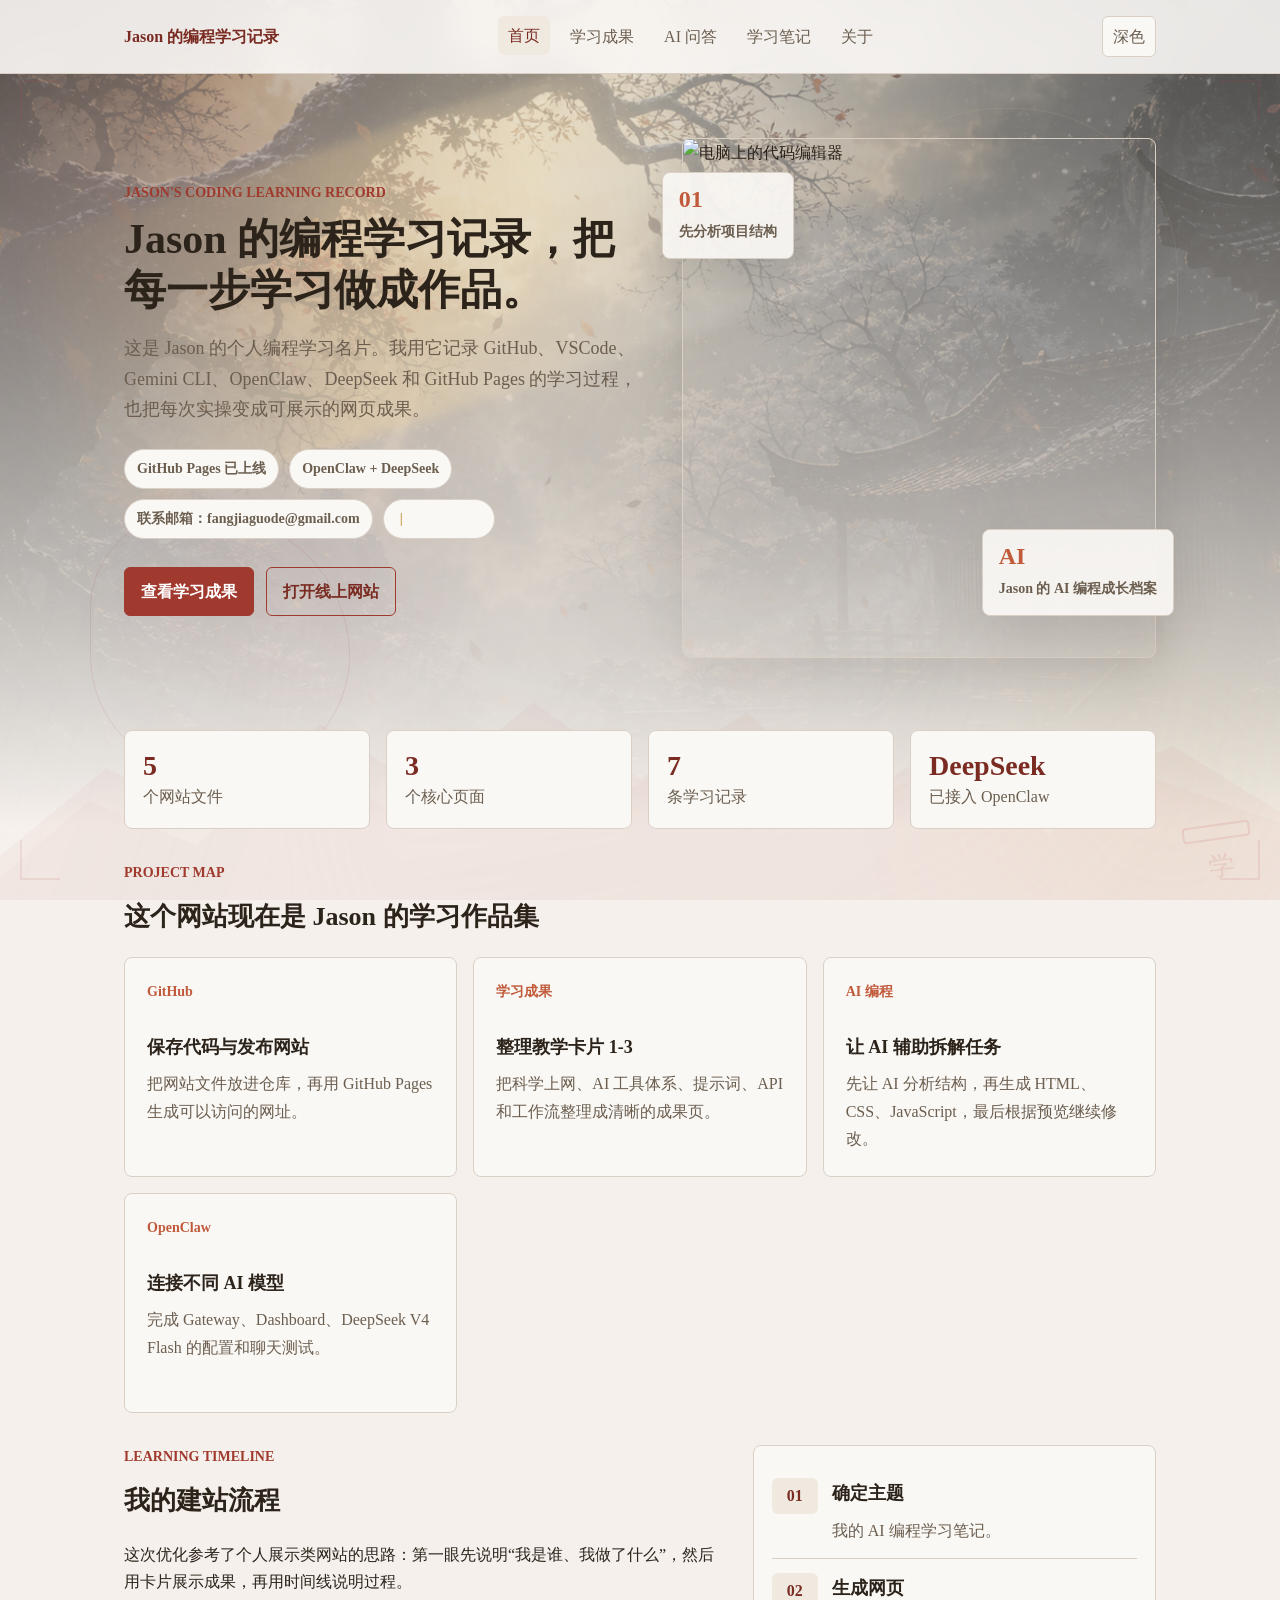
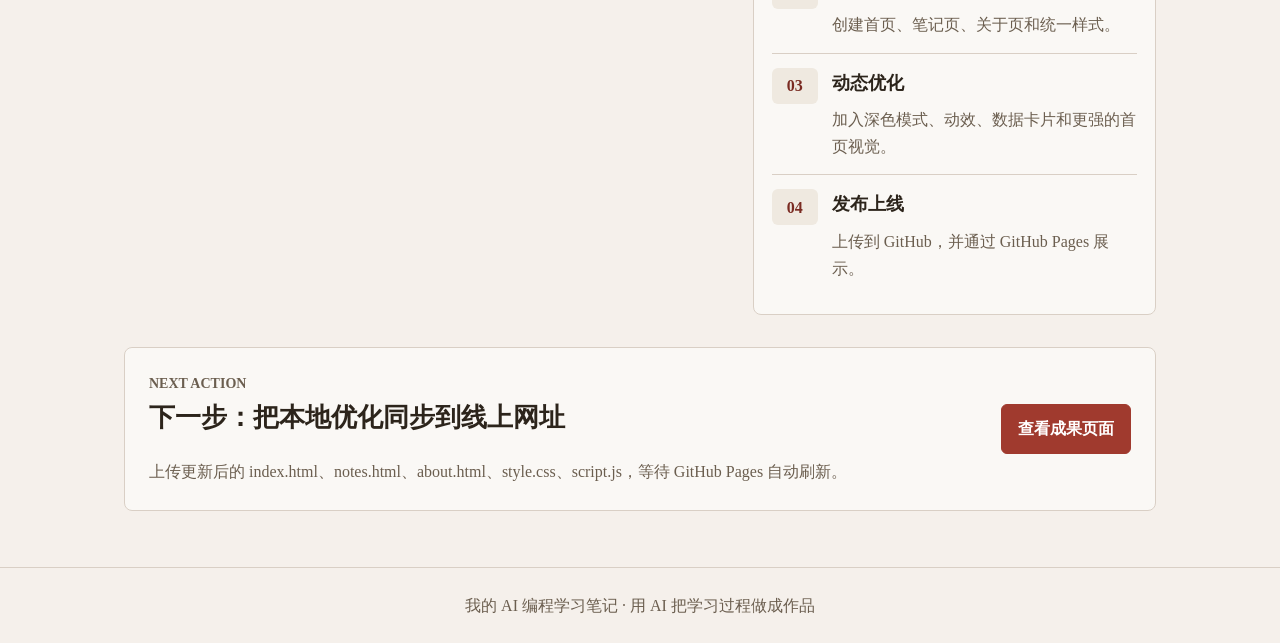
==== commit 5601452b: "Add files via upload" ====
--- a/index.html
+++ b/index.html
@@ -8,6 +8,11 @@
 </head>
 <body>
   <div class="site-bg" id="siteBg" aria-hidden="true">
+    <div class="bg-grid"></div>
+    <div class="bg-scanline"></div>
+    <div class="bg-shape bg-shape-1"></div>
+    <div class="bg-shape bg-shape-2"></div>
+
     <!-- 水墨晕染光晕 -->
     <div class="cn-ink cn-ink-1"></div>
     <div class="cn-ink cn-ink-2"></div>
--- a/style.css
+++ b/style.css
@@ -63,6 +63,19 @@
   z-index: 0;
 }
 
+.site-bg::before {
+  animation: courtyardBreath 18s ease-in-out infinite alternate;
+  background:
+    linear-gradient(90deg, rgba(12, 10, 8, 0.45), rgba(12, 10, 8, 0.12) 42%, rgba(12, 10, 8, 0.5)),
+    linear-gradient(180deg, rgba(255, 245, 220, 0.18), rgba(20, 18, 16, 0.52)),
+    url("assets/ancient-courtyard-bg.png") center / cover no-repeat;
+  content: "";
+  inset: -18px;
+  position: absolute;
+  transform: scale(1.02);
+  z-index: 0;
+}
+
 body.theme-dark .site-bg {
   background:
     radial-gradient(circle at 20% 15%, rgba(180, 60, 60, 0.12), transparent 38%),
@@ -72,10 +85,114 @@
 }
 
 .site-bg::after {
-  background: linear-gradient(180deg, transparent, var(--bg) 88%);
+  background:
+    radial-gradient(circle at 42% 20%, rgba(255, 238, 190, 0.22), transparent 28%),
+    linear-gradient(180deg, rgba(245, 240, 235, 0.10), var(--bg) 92%);
   content: "";
   inset: 0;
   position: absolute;
+  z-index: 1;
+}
+
+body.theme-dark .site-bg::after {
+  background:
+    radial-gradient(circle at 42% 20%, rgba(230, 180, 100, 0.16), transparent 30%),
+    linear-gradient(180deg, rgba(10, 9, 8, 0.18), var(--bg) 94%);
+}
+
+.site-bg > * {
+  position: absolute;
+  z-index: 2;
+}
+
+@keyframes courtyardBreath {
+  0% {
+    filter: saturate(0.92) contrast(1);
+    transform: scale(1.02) translate3d(0, 0, 0);
+  }
+  100% {
+    filter: saturate(1.08) contrast(1.04);
+    transform: scale(1.08) translate3d(-10px, -8px, 0);
+  }
+}
+
+.bg-grid {
+  animation: courtyardMist 24s ease-in-out infinite alternate;
+  background:
+    radial-gradient(ellipse at 30% 28%, rgba(255, 255, 255, 0.2), transparent 36%),
+    radial-gradient(ellipse at 60% 70%, rgba(230, 220, 210, 0.14), transparent 42%),
+    linear-gradient(110deg, transparent 0%, rgba(255, 255, 255, 0.1) 45%, transparent 70%);
+  filter: blur(12px);
+  inset: -12%;
+  opacity: 0.9;
+}
+
+.bg-scanline {
+  animation: courtyardLight 9s ease-in-out infinite;
+  background: linear-gradient(100deg, transparent 15%, rgba(255, 220, 150, 0.26), rgba(255, 255, 255, 0.14), transparent 70%);
+  filter: blur(6px);
+  height: 32%;
+  left: -20%;
+  top: 6%;
+  transform: rotate(-18deg);
+  width: 140%;
+}
+
+.bg-shape {
+  animation: branchShadow 28s ease-in-out infinite alternate;
+  border: 1px solid rgba(255, 230, 180, 0.12);
+  filter: blur(0.2px);
+  opacity: 0.7;
+}
+
+.bg-shape-1 {
+  border-radius: 46% 54% 40% 60%;
+  height: 320px;
+  right: 8%;
+  top: 12%;
+  width: 320px;
+}
+
+.bg-shape-2 {
+  animation-direction: alternate-reverse;
+  border-color: rgba(160, 58, 46, 0.16);
+  border-radius: 40% 60% 50% 50%;
+  bottom: 14%;
+  height: 260px;
+  left: 7%;
+  width: 260px;
+}
+
+@keyframes courtyardMist {
+  0% {
+    opacity: 0.55;
+    transform: translate3d(-24px, 0, 0);
+  }
+  100% {
+    opacity: 0.9;
+    transform: translate3d(36px, -18px, 0);
+  }
+}
+
+@keyframes courtyardLight {
+  0%,
+  100% {
+    opacity: 0.18;
+    transform: translateX(-12%) rotate(-18deg);
+  }
+  50% {
+    opacity: 0.58;
+    transform: translateX(10%) rotate(-18deg);
+  }
+}
+
+@keyframes branchShadow {
+  0% {
+    transform: rotate(0deg) scale(1);
+  }
+  100% {
+    transform: rotate(10deg) scale(1.08);
+  }
 }
 
 /* ===== 中国风水墨晕染 ===== */
@@ -267,25 +384,50 @@
 
 /* ===== 粒子（墨点+金色） ===== */
 .bg-particle {
-  border-radius: 50%;
-  position: absolute;
   animation: cnParticleFloat linear infinite;
   bottom: -12px;
+  box-shadow: 0 0 10px rgba(200, 120, 60, 0.25);
   opacity: 0;
+  position: absolute;
+}
+
+.bg-snow {
+  animation: snowDrift linear infinite;
+  background: rgba(255, 255, 255, 0.86);
+  border-radius: 50%;
+  filter: blur(0.2px);
+  opacity: 0;
+  position: absolute;
+  top: -12px;
 }
 
 @keyframes cnParticleFloat {
   0% {
     opacity: 0;
-    transform: translateY(0) scale(0.4) rotate(0deg);
+    transform: translate3d(0, 0, 0) scale(0.5) rotate(0deg);
   }
   15%,
   85% {
-    opacity: 0.6;
+    opacity: 0.76;
   }
   100% {
     opacity: 0;
-    transform: translateY(-100vh) scale(1.2) rotate(180deg);
+    transform: translate3d(var(--leaf-drift, 80px), -105vh, 0) scale(1.1) rotate(380deg);
+  }
+}
+
+@keyframes snowDrift {
+  0% {
+    opacity: 0;
+    transform: translate3d(0, 0, 0);
+  }
+  12%,
+  86% {
+    opacity: 0.78;
+  }
+  100% {
+    opacity: 0;
+    transform: translate3d(var(--snow-drift, 40px), 105vh, 0);
   }
 }
 
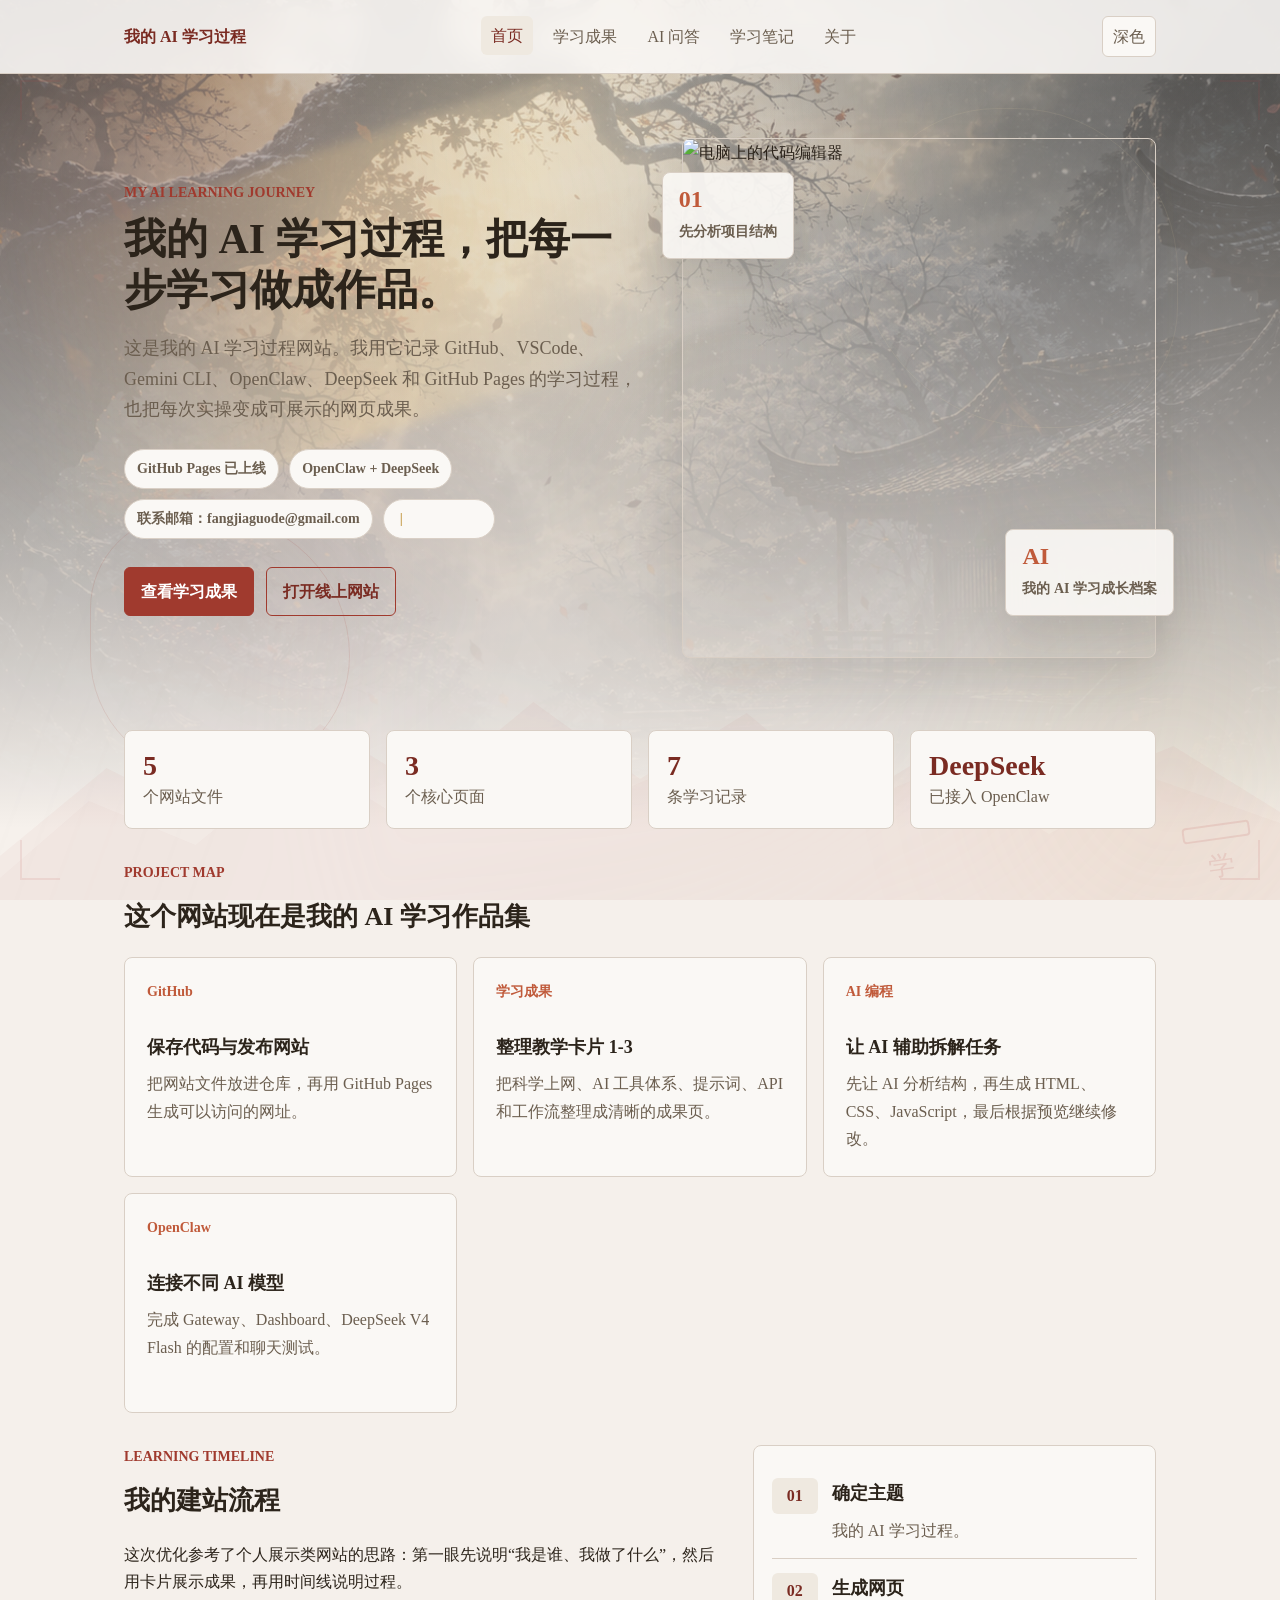
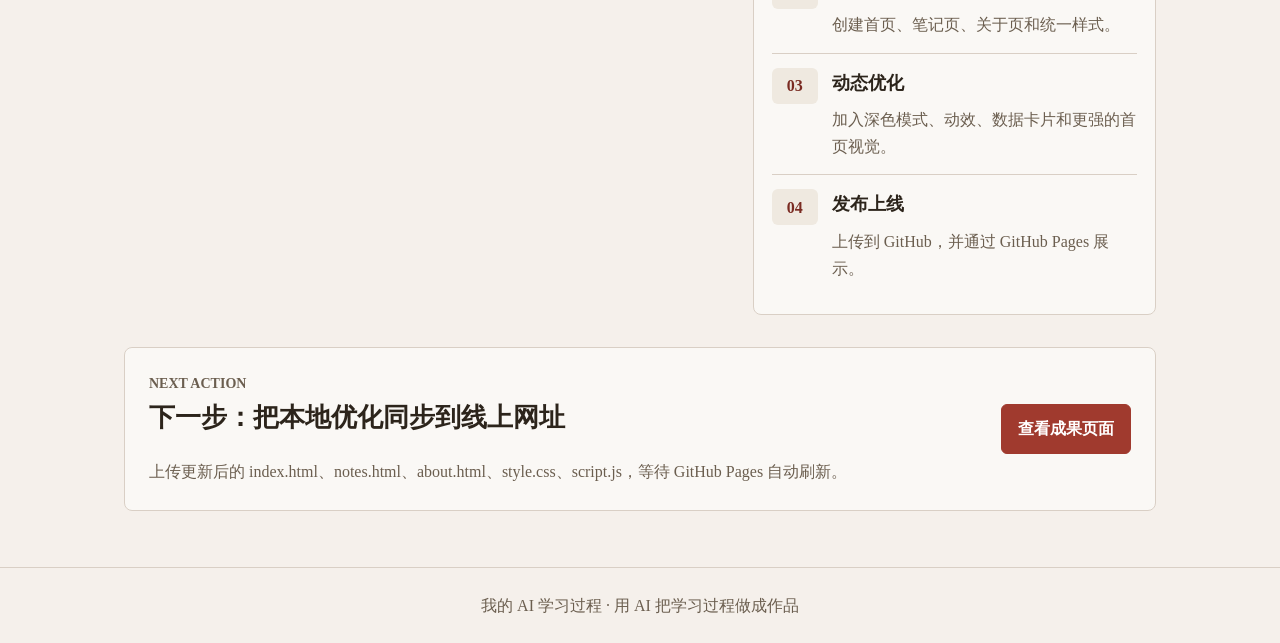
==== commit 91c90ad8: "Add files via upload" ====
--- a/index.html
+++ b/index.html
@@ -3,7 +3,7 @@
 <head>
   <meta charset="UTF-8">
   <meta name="viewport" content="width=device-width, initial-scale=1.0">
-  <title>我的 AI 编程学习笔记</title>
+  <title>我的 AI 学习过程</title>
   <link rel="stylesheet" href="style.css">
 </head>
 <body>
@@ -45,7 +45,7 @@
 
   <header class="site-header">
     <nav class="nav">
-      <a class="brand" href="index.html">Jason 的编程学习记录</a>
+      <a class="brand" href="index.html">我的 AI 学习过程</a>
       <div class="nav-links">
         <a href="index.html" aria-current="page">首页</a>
         <a href="achievements.html">学习成果</a>
@@ -60,10 +60,10 @@
   <main>
     <section class="hero showcase-hero">
       <div class="hero-copy reveal">
-        <p class="eyebrow">Jason's Coding Learning Record</p>
-        <h1>Jason 的编程学习记录，把每一步学习做成作品。</h1>
+        <p class="eyebrow">My AI Learning Journey</p>
+        <h1>我的 AI 学习过程，把每一步学习做成作品。</h1>
         <p class="hero-text">
-          这是 Jason 的个人编程学习名片。我用它记录 GitHub、VSCode、Gemini CLI、OpenClaw、DeepSeek 和 GitHub Pages 的学习过程，也把每次实操变成可展示的网页成果。
+          这是我的 AI 学习过程网站。我用它记录 GitHub、VSCode、Gemini CLI、OpenClaw、DeepSeek 和 GitHub Pages 的学习过程，也把每次实操变成可展示的网页成果。
         </p>
         <div class="pill-row">
           <span>GitHub Pages 已上线</span>
@@ -85,7 +85,7 @@
         </div>
         <div class="floating-card bottom">
           <strong>AI</strong>
-          <span>Jason 的 AI 编程成长档案</span>
+          <span>我的 AI 学习成长档案</span>
         </div>
       </div>
     </section>
@@ -112,7 +112,7 @@
     <section class="section reveal">
       <div class="section-heading">
         <p class="eyebrow">Project Map</p>
-        <h2>这个网站现在是 Jason 的学习作品集</h2>
+        <h2>这个网站现在是我的 AI 学习作品集</h2>
       </div>
       <div class="feature-grid">
         <article class="feature-card">
@@ -151,7 +151,7 @@
           <span>01</span>
           <div>
             <h3>确定主题</h3>
-            <p>我的 AI 编程学习笔记。</p>
+            <p>我的 AI 学习过程。</p>
           </div>
         </article>
         <article class="timeline-item">
@@ -189,7 +189,7 @@
   </main>
 
   <footer class="site-footer">
-    <p>我的 AI 编程学习笔记 · 用 AI 把学习过程做成作品</p>
+    <p>我的 AI 学习过程 · 用 AI 把学习过程做成作品</p>
   </footer>
 
   <script src="script.js"></script>
